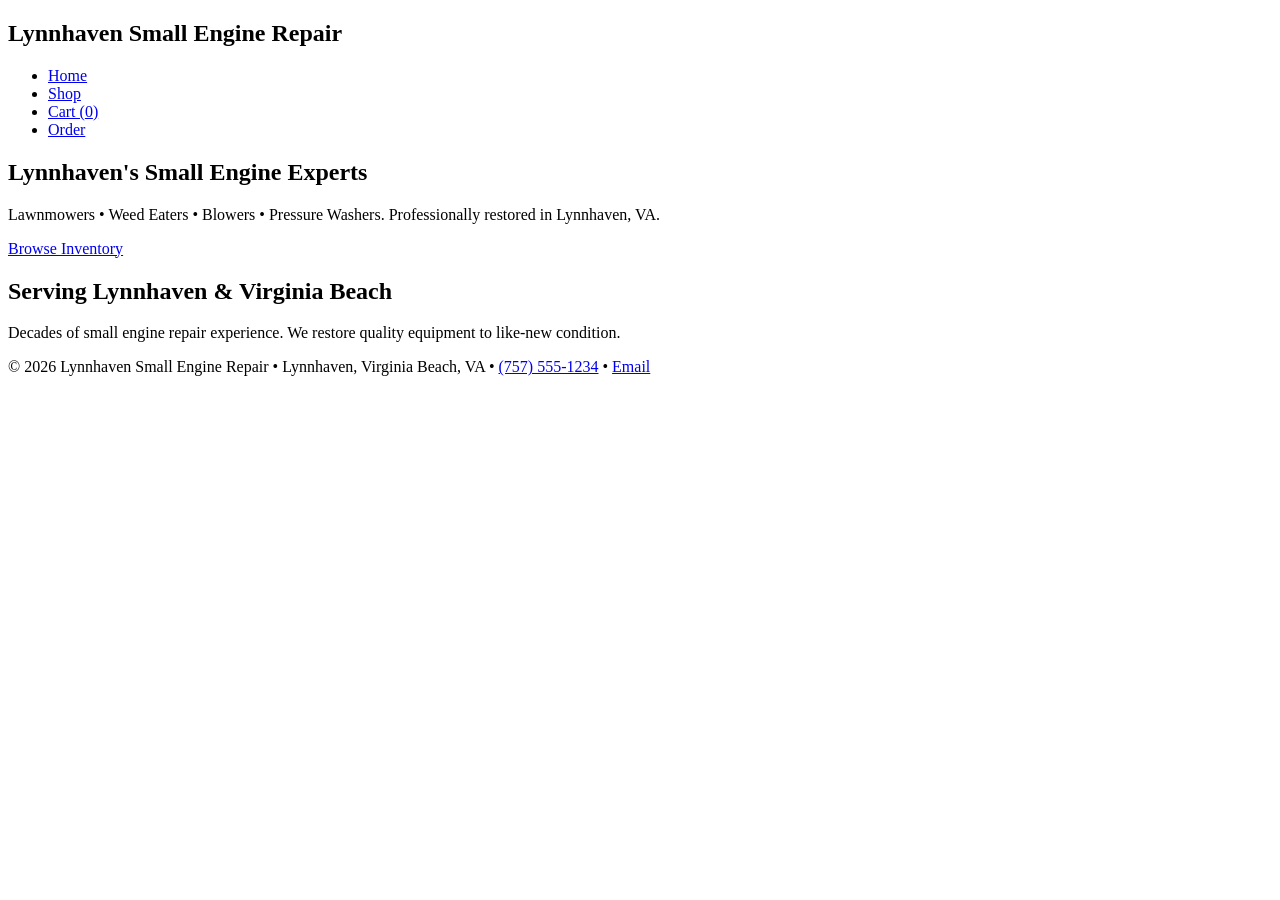
==== index.html @ 20edaae5 "Add initial HTML structure for the website" ====
<!DOCTYPE html>
<html lang="en">
<head>
    <meta charset="UTF-8">
    <meta name="viewport" content="width=device-width, initial-scale=1.0">
    <title>Lynnhaven Small Engine Repair - Lynnhaven, VA</title>
    <meta name="description" content="Expert small engine repair & restoration in Lynnhaven, Virginia. Lawnmowers, weed eaters, blowers for sale. Local pickup available.">
    <meta name="keywords" content="small engine repair Lynnhaven VA, lawnmower repair Virginia Beach, refurbished lawnmowers">
    <link rel="stylesheet" href="style.css">
</head>
<body>
    <header>
        <nav aria-label="Main navigation">
            <h1>Lynnhaven Small Engine Repair</h1>
            <ul role="list">
                <li><a href="index.html">Home</a></li>
                <li><a href="shop.html">Shop</a></li>
                <li><a href="cart.html">Cart (<span id="cart-count">0</span>)</a></li>
                <li><a href="order.html">Order</a></li>
            </ul>
        </nav>
    </header>
    
    <main>
        <section aria-labelledby="hero-heading">
            <h2 id="hero-heading">Lynnhaven's Small Engine Experts</h2>
            <p>Lawnmowers • Weed Eaters • Blowers • Pressure Washers. Professionally restored in Lynnhaven, VA.</p>
            <a href="shop.html" class="cta-button">Browse Inventory</a>
        </section>
        
        <section aria-labelledby="about-heading">
            <h2 id="about-heading">Serving Lynnhaven & Virginia Beach</h2>
            <p>Decades of small engine repair experience. We restore quality equipment to like-new condition.</p>
        </section>
    </main>
    
    <footer>
        <p>&copy; 2026 Lynnhaven Small Engine Repair • Lynnhaven, Virginia Beach, VA • <a href="tel:+17575551234">(757) 555-1234</a> • <a href="mailto:lynnhavenrepair@gmail.com">Email</a></p>
    </footer>
    
    <script src="script.js"></script>
</body>
</html>
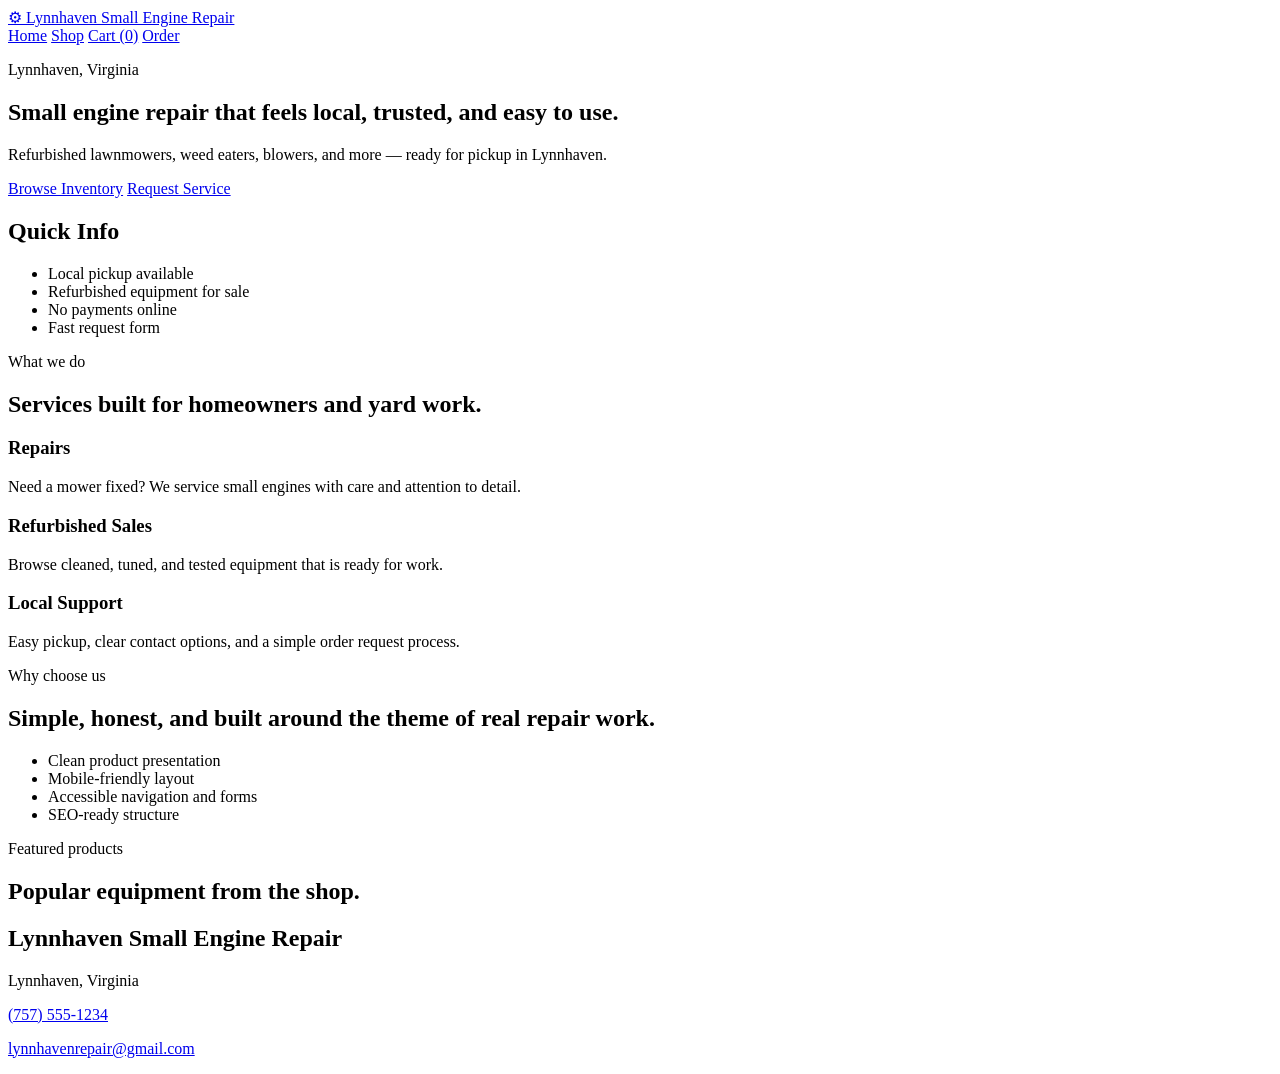
==== commit 5494d28b: "Revise index.html for improved SEO and layout Updated meta tags and content for better SEO and user " ====
--- a/index.html
+++ b/index.html
@@ -1,43 +1,120 @@
 <!DOCTYPE html>
 <html lang="en">
 <head>
-    <meta charset="UTF-8">
-    <meta name="viewport" content="width=device-width, initial-scale=1.0">
-    <title>Lynnhaven Small Engine Repair - Lynnhaven, VA</title>
-    <meta name="description" content="Expert small engine repair & restoration in Lynnhaven, Virginia. Lawnmowers, weed eaters, blowers for sale. Local pickup available.">
-    <meta name="keywords" content="small engine repair Lynnhaven VA, lawnmower repair Virginia Beach, refurbished lawnmowers">
-    <link rel="stylesheet" href="style.css">
+  <meta charset="UTF-8">
+  <meta name="viewport" content="width=device-width, initial-scale=1.0">
+  <title>Lynnhaven Small Engine Repair | Small Engine Service in Lynnhaven, VA</title>
+  <meta name="description" content="Lynnhaven Small Engine Repair offers refurbished lawnmowers and small engine service in Lynnhaven, Virginia. Browse inventory, request repairs, and contact us today.">
+  <meta name="keywords" content="Lynnhaven small engine repair, lawnmower repair Lynnhaven VA, refurbished lawnmowers, small engine service">
+  <link rel="icon" type="image/png" href="images/favicon.png">
+  <link rel="stylesheet" href="style.css">
 </head>
 <body>
-    <header>
-        <nav aria-label="Main navigation">
-            <h1>Lynnhaven Small Engine Repair</h1>
-            <ul role="list">
-                <li><a href="index.html">Home</a></li>
-                <li><a href="shop.html">Shop</a></li>
-                <li><a href="cart.html">Cart (<span id="cart-count">0</span>)</a></li>
-                <li><a href="order.html">Order</a></li>
-            </ul>
-        </nav>
-    </header>
-    
-    <main>
-        <section aria-labelledby="hero-heading">
-            <h2 id="hero-heading">Lynnhaven's Small Engine Experts</h2>
-            <p>Lawnmowers • Weed Eaters • Blowers • Pressure Washers. Professionally restored in Lynnhaven, VA.</p>
-            <a href="shop.html" class="cta-button">Browse Inventory</a>
-        </section>
-        
-        <section aria-labelledby="about-heading">
-            <h2 id="about-heading">Serving Lynnhaven & Virginia Beach</h2>
-            <p>Decades of small engine repair experience. We restore quality equipment to like-new condition.</p>
-        </section>
-    </main>
-    
-    <footer>
-        <p>&copy; 2026 Lynnhaven Small Engine Repair • Lynnhaven, Virginia Beach, VA • <a href="tel:+17575551234">(757) 555-1234</a> • <a href="mailto:lynnhavenrepair@gmail.com">Email</a></p>
-    </footer>
-    
-    <script src="script.js"></script>
+  <header class="site-header">
+    <div class="container nav-wrap">
+      <a class="brand" href="index.html">
+        <span class="brand-mark">⚙</span>
+        <span class="brand-text">Lynnhaven Small Engine Repair</span>
+      </a>
+      <nav aria-label="Main navigation" class="site-nav">
+        <a href="index.html" aria-current="page">Home</a>
+        <a href="shop.html">Shop</a>
+        <a href="cart.html">Cart (<span id="cart-count">0</span>)</a>
+        <a href="order.html">Order</a>
+      </nav>
+    </div>
+  </header>
+
+  <main>
+    <section class="hero">
+      <div class="container hero-grid">
+        <div class="hero-copy">
+          <p class="eyebrow">Lynnhaven, Virginia</p>
+          <h1>Small engine repair that feels local, trusted, and easy to use.</h1>
+          <p class="hero-text">
+            Refurbished lawnmowers, weed eaters, blowers, and more — ready for pickup in Lynnhaven.
+          </p>
+          <div class="hero-actions">
+            <a class="btn btn-primary" href="shop.html">Browse Inventory</a>
+            <a class="btn btn-secondary" href="order.html">Request Service</a>
+          </div>
+        </div>
+
+        <div class="hero-card">
+          <h2>Quick Info</h2>
+          <ul>
+            <li>Local pickup available</li>
+            <li>Refurbished equipment for sale</li>
+            <li>No payments online</li>
+            <li>Fast request form</li>
+          </ul>
+        </div>
+      </div>
+    </section>
+
+    <section class="section">
+      <div class="container">
+        <div class="section-heading">
+          <p class="eyebrow">What we do</p>
+          <h2>Services built for homeowners and yard work.</h2>
+        </div>
+
+        <div class="cards">
+          <article class="card">
+            <h3>Repairs</h3>
+            <p>Need a mower fixed? We service small engines with care and attention to detail.</p>
+          </article>
+          <article class="card">
+            <h3>Refurbished Sales</h3>
+            <p>Browse cleaned, tuned, and tested equipment that is ready for work.</p>
+          </article>
+          <article class="card">
+            <h3>Local Support</h3>
+            <p>Easy pickup, clear contact options, and a simple order request process.</p>
+          </article>
+        </div>
+      </div>
+    </section>
+
+    <section class="section alt">
+      <div class="container split">
+        <div>
+          <p class="eyebrow">Why choose us</p>
+          <h2>Simple, honest, and built around the theme of real repair work.</h2>
+        </div>
+        <ul class="checklist">
+          <li>Clean product presentation</li>
+          <li>Mobile-friendly layout</li>
+          <li>Accessible navigation and forms</li>
+          <li>SEO-ready structure</li>
+        </ul>
+      </div>
+    </section>
+
+    <section class="section">
+      <div class="container">
+        <div class="section-heading">
+          <p class="eyebrow">Featured products</p>
+          <h2>Popular equipment from the shop.</h2>
+        </div>
+        <div id="featured-products" class="cards"></div>
+      </div>
+    </section>
+  </main>
+
+  <footer class="site-footer">
+    <div class="container footer-grid">
+      <div>
+        <h2>Lynnhaven Small Engine Repair</h2>
+        <p>Lynnhaven, Virginia</p>
+      </div>
+      <div>
+        <p><a href="tel:+17575551234">(757) 555-1234</a></p>
+        <p><a href="mailto:lynnhavenrepair@gmail.com">lynnhavenrepair@gmail.com</a></p>
+      </div>
+    </div>
+  </footer>
+
+  <script src="script.js"></script>
 </body>
 </html>
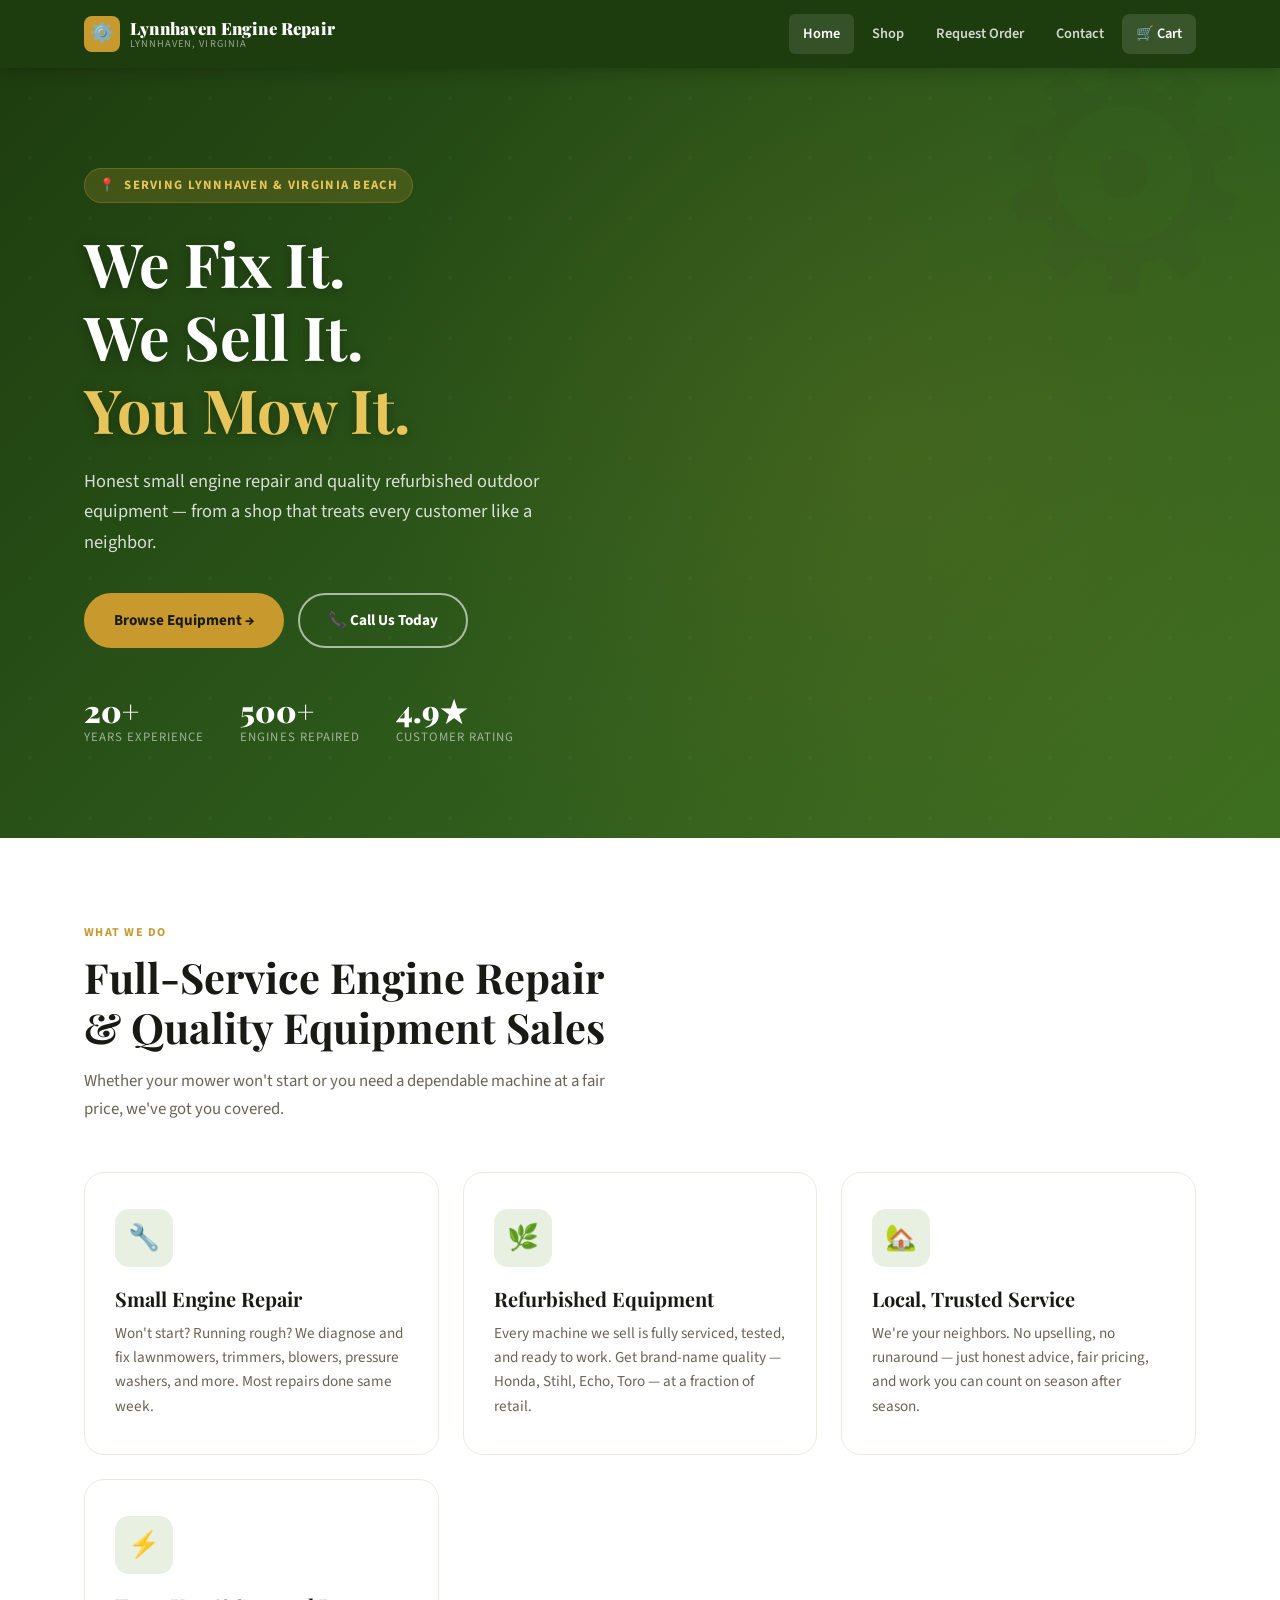
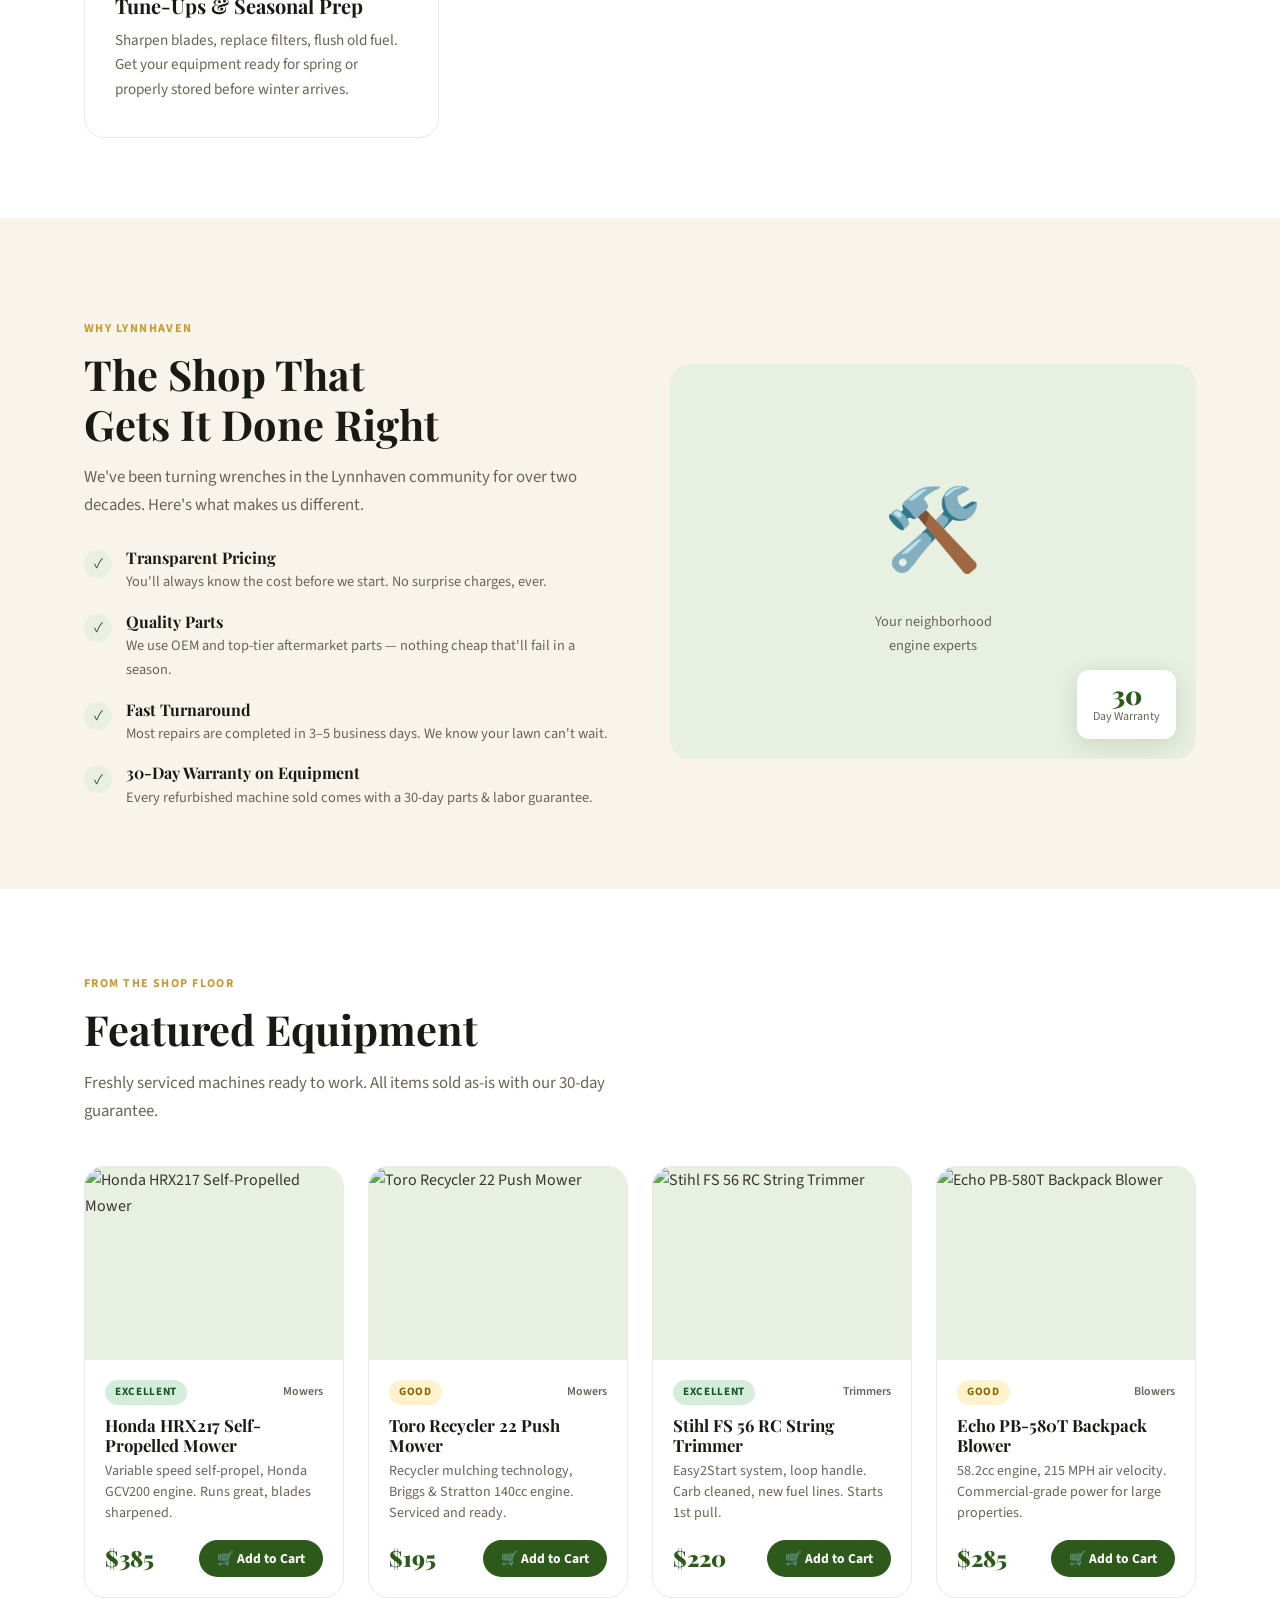
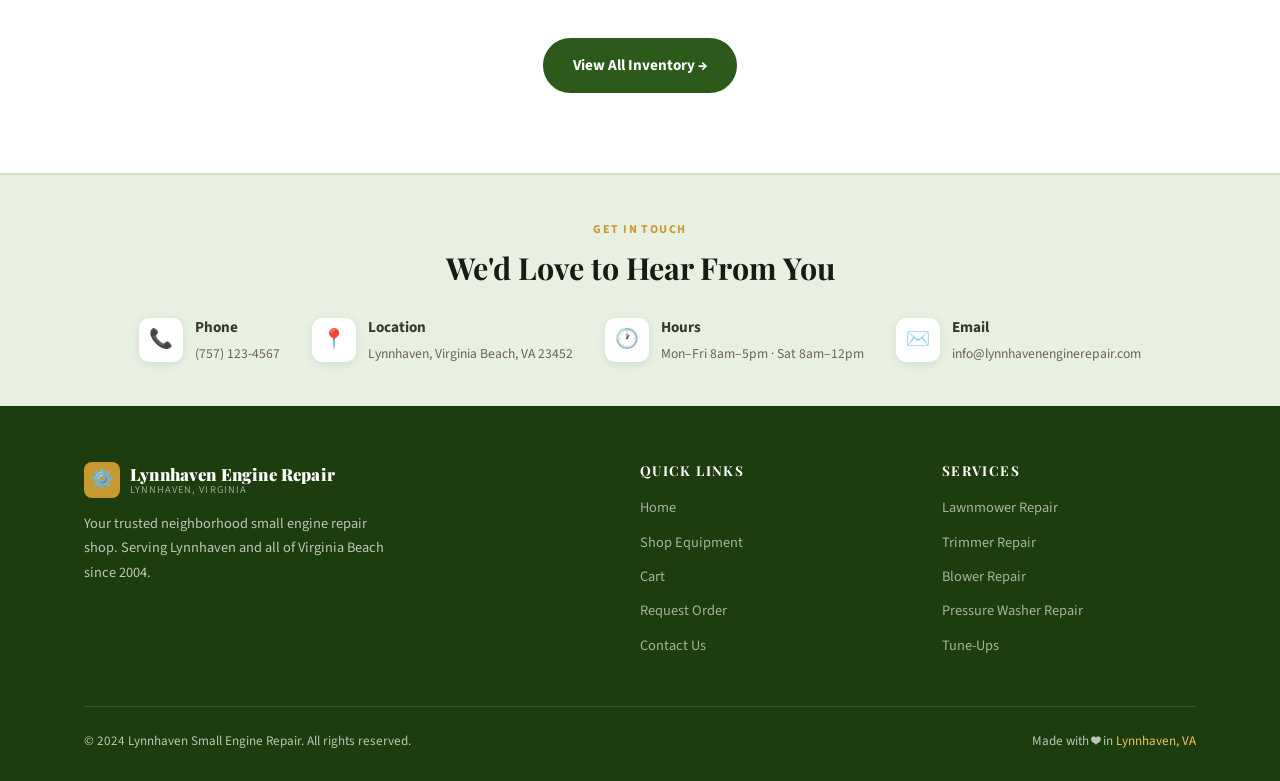
==== commit ac4d9f26: "Add files via upload" ====
--- a/index.html
+++ b/index.html
@@ -3,118 +3,269 @@
 <head>
   <meta charset="UTF-8">
   <meta name="viewport" content="width=device-width, initial-scale=1.0">
-  <title>Lynnhaven Small Engine Repair | Small Engine Service in Lynnhaven, VA</title>
-  <meta name="description" content="Lynnhaven Small Engine Repair offers refurbished lawnmowers and small engine service in Lynnhaven, Virginia. Browse inventory, request repairs, and contact us today.">
-  <meta name="keywords" content="Lynnhaven small engine repair, lawnmower repair Lynnhaven VA, refurbished lawnmowers, small engine service">
+  <title>Lynnhaven Small Engine Repair | Virginia Beach, VA</title>
+  <meta name="description" content="Lynnhaven Small Engine Repair — trusted local repair shop in Lynnhaven, Virginia. We fix lawnmowers, trimmers, blowers, and sell quality refurbished outdoor power equipment.">
+  <meta name="keywords" content="small engine repair Lynnhaven, lawnmower repair Virginia Beach, used lawnmowers for sale, outdoor power equipment repair VA">
   <link rel="icon" type="image/png" href="images/favicon.png">
   <link rel="stylesheet" href="style.css">
+  <link rel="canonical" href="https://lynnhavenenginerepair.com/">
 </head>
 <body>
-  <header class="site-header">
-    <div class="container nav-wrap">
-      <a class="brand" href="index.html">
-        <span class="brand-mark">⚙</span>
-        <span class="brand-text">Lynnhaven Small Engine Repair</span>
+
+<!-- ── Header ── -->
+<header class="site-header">
+  <div class="container">
+    <div class="header-inner">
+      <a href="index.html" class="brand" aria-label="Lynnhaven Small Engine Repair Home">
+        <div class="brand-icon" aria-hidden="true">⚙️</div>
+        <div class="brand-text">
+          <span class="brand-name">Lynnhaven Engine Repair</span>
+          <span class="brand-sub">Lynnhaven, Virginia</span>
+        </div>
       </a>
-      <nav aria-label="Main navigation" class="site-nav">
-        <a href="index.html" aria-current="page">Home</a>
+
+      <nav class="main-nav" aria-label="Main navigation">
+        <a href="index.html">Home</a>
         <a href="shop.html">Shop</a>
-        <a href="cart.html">Cart (<span id="cart-count">0</span>)</a>
-        <a href="order.html">Order</a>
+        <a href="order.html">Request Order</a>
+        <a href="#contact">Contact</a>
+        <a href="cart.html" class="cart-link" aria-label="View cart">
+          🛒 Cart
+          <span class="cart-count" id="cart-count" aria-live="polite"></span>
+        </a>
       </nav>
-    </div>
-  </header>
-
-  <main>
-    <section class="hero">
-      <div class="container hero-grid">
-        <div class="hero-copy">
-          <p class="eyebrow">Lynnhaven, Virginia</p>
-          <h1>Small engine repair that feels local, trusted, and easy to use.</h1>
-          <p class="hero-text">
-            Refurbished lawnmowers, weed eaters, blowers, and more — ready for pickup in Lynnhaven.
-          </p>
-          <div class="hero-actions">
-            <a class="btn btn-primary" href="shop.html">Browse Inventory</a>
-            <a class="btn btn-secondary" href="order.html">Request Service</a>
+
+      <button class="hamburger" aria-label="Toggle menu" aria-expanded="false">
+        <span></span><span></span><span></span>
+      </button>
+    </div>
+  </div>
+</header>
+
+<!-- ── Hero ── -->
+<section class="hero" aria-label="Welcome">
+  <div class="hero-gear" aria-hidden="true">⚙</div>
+  <div class="container">
+    <div class="hero-content">
+      <div class="hero-eyebrow">
+        <span>📍</span> Serving Lynnhaven & Virginia Beach
+      </div>
+      <h1>We Fix It.<br>We Sell It.<br><em>You Mow It.</em></h1>
+      <p class="hero-lead">
+        Honest small engine repair and quality refurbished outdoor equipment —
+        from a shop that treats every customer like a neighbor.
+      </p>
+      <div class="hero-ctas">
+        <a href="shop.html" class="btn btn-gold">Browse Equipment →</a>
+        <a href="#contact" class="btn btn-outline">📞 Call Us Today</a>
+      </div>
+      <div class="hero-stats">
+        <div class="stat">
+          <span class="stat-num">20+</span>
+          <span class="stat-label">Years Experience</span>
+        </div>
+        <div class="stat">
+          <span class="stat-num">500+</span>
+          <span class="stat-label">Engines Repaired</span>
+        </div>
+        <div class="stat">
+          <span class="stat-num">4.9★</span>
+          <span class="stat-label">Customer Rating</span>
+        </div>
+      </div>
+    </div>
+  </div>
+</section>
+
+<!-- ── Services ── -->
+<section class="section section-alt" aria-labelledby="services-heading">
+  <div class="container">
+    <span class="section-label">What We Do</span>
+    <h2 class="section-title" id="services-heading">Full-Service Engine Repair<br>& Quality Equipment Sales</h2>
+    <p class="section-sub">Whether your mower won't start or you need a dependable machine at a fair price, we've got you covered.</p>
+
+    <div class="services-grid">
+      <div class="service-card">
+        <div class="service-icon" aria-hidden="true">🔧</div>
+        <h3>Small Engine Repair</h3>
+        <p>Won't start? Running rough? We diagnose and fix lawnmowers, trimmers, blowers, pressure washers, and more. Most repairs done same week.</p>
+      </div>
+      <div class="service-card">
+        <div class="service-icon" aria-hidden="true">🌿</div>
+        <h3>Refurbished Equipment</h3>
+        <p>Every machine we sell is fully serviced, tested, and ready to work. Get brand-name quality — Honda, Stihl, Echo, Toro — at a fraction of retail.</p>
+      </div>
+      <div class="service-card">
+        <div class="service-icon" aria-hidden="true">🏡</div>
+        <h3>Local, Trusted Service</h3>
+        <p>We're your neighbors. No upselling, no runaround — just honest advice, fair pricing, and work you can count on season after season.</p>
+      </div>
+      <div class="service-card">
+        <div class="service-icon" aria-hidden="true">⚡</div>
+        <h3>Tune-Ups & Seasonal Prep</h3>
+        <p>Sharpen blades, replace filters, flush old fuel. Get your equipment ready for spring or properly stored before winter arrives.</p>
+      </div>
+    </div>
+  </div>
+</section>
+
+<!-- ── Why Choose Us ── -->
+<section class="section" aria-labelledby="why-heading">
+  <div class="container">
+    <div class="why-grid">
+      <div class="why-text">
+        <span class="section-label">Why Lynnhaven</span>
+        <h2 class="section-title" id="why-heading">The Shop That<br>Gets It Done Right</h2>
+        <p class="section-sub">We've been turning wrenches in the Lynnhaven community for over two decades. Here's what makes us different.</p>
+
+        <ul class="why-list" role="list">
+          <li class="why-item">
+            <div class="why-check" aria-hidden="true">✓</div>
+            <div>
+              <h4>Transparent Pricing</h4>
+              <p>You'll always know the cost before we start. No surprise charges, ever.</p>
+            </div>
+          </li>
+          <li class="why-item">
+            <div class="why-check" aria-hidden="true">✓</div>
+            <div>
+              <h4>Quality Parts</h4>
+              <p>We use OEM and top-tier aftermarket parts — nothing cheap that'll fail in a season.</p>
+            </div>
+          </li>
+          <li class="why-item">
+            <div class="why-check" aria-hidden="true">✓</div>
+            <div>
+              <h4>Fast Turnaround</h4>
+              <p>Most repairs are completed in 3–5 business days. We know your lawn can't wait.</p>
+            </div>
+          </li>
+          <li class="why-item">
+            <div class="why-check" aria-hidden="true">✓</div>
+            <div>
+              <h4>30-Day Warranty on Equipment</h4>
+              <p>Every refurbished machine sold comes with a 30-day parts &amp; labor guarantee.</p>
+            </div>
+          </li>
+        </ul>
+      </div>
+
+      <div class="why-image-block" role="img" aria-label="Workshop photo placeholder">
+        <div class="why-image-placeholder">
+          <span class="big-icon" aria-hidden="true">🛠️</span>
+          <p>Your neighborhood<br>engine experts</p>
+        </div>
+        <div class="badge-float">
+          <div class="num">30</div>
+          <div class="label">Day Warranty</div>
+        </div>
+      </div>
+    </div>
+  </div>
+</section>
+
+<!-- ── Featured Products ── -->
+<section class="section section-alt" aria-labelledby="featured-heading">
+  <div class="container">
+    <span class="section-label">From the Shop Floor</span>
+    <h2 class="section-title" id="featured-heading">Featured Equipment</h2>
+    <p class="section-sub">Freshly serviced machines ready to work. All items sold as-is with our 30-day guarantee.</p>
+
+    <div class="products-grid" id="featured-products" aria-live="polite">
+      <p>Loading products…</p>
+    </div>
+
+    <div class="section-cta">
+      <a href="shop.html" class="btn btn-primary">View All Inventory →</a>
+    </div>
+  </div>
+</section>
+
+<!-- ── Contact ── -->
+<section class="contact-strip" id="contact" aria-labelledby="contact-heading">
+  <div class="container">
+    <div style="text-align:center;margin-bottom:28px">
+      <span class="section-label">Get In Touch</span>
+      <h2 class="section-title" id="contact-heading" style="font-size:1.9rem">We'd Love to Hear From You</h2>
+    </div>
+    <div class="contact-items">
+      <div class="contact-item">
+        <div class="icon" aria-hidden="true">📞</div>
+        <div>
+          <strong>Phone</strong>
+          <span><a href="tel:+17571234567">(757) 123-4567</a></span>
+        </div>
+      </div>
+      <div class="contact-item">
+        <div class="icon" aria-hidden="true">📍</div>
+        <div>
+          <strong>Location</strong>
+          <span>Lynnhaven, Virginia Beach, VA 23452</span>
+        </div>
+      </div>
+      <div class="contact-item">
+        <div class="icon" aria-hidden="true">🕐</div>
+        <div>
+          <strong>Hours</strong>
+          <span>Mon–Fri 8am–5pm · Sat 8am–12pm</span>
+        </div>
+      </div>
+      <div class="contact-item">
+        <div class="icon" aria-hidden="true">✉️</div>
+        <div>
+          <strong>Email</strong>
+          <span><a href="mailto:info@lynnhavenenginerepair.com">info@lynnhavenenginerepair.com</a></span>
+        </div>
+      </div>
+    </div>
+  </div>
+</section>
+
+<!-- ── Footer ── -->
+<footer class="site-footer" aria-label="Site footer">
+  <div class="container">
+    <div class="footer-grid">
+      <div class="footer-brand">
+        <div class="brand" style="margin-bottom:14px">
+          <div class="brand-icon" aria-hidden="true">⚙️</div>
+          <div class="brand-text">
+            <span class="brand-name">Lynnhaven Engine Repair</span>
+            <span class="brand-sub">Lynnhaven, Virginia</span>
           </div>
         </div>
-
-        <div class="hero-card">
-          <h2>Quick Info</h2>
-          <ul>
-            <li>Local pickup available</li>
-            <li>Refurbished equipment for sale</li>
-            <li>No payments online</li>
-            <li>Fast request form</li>
-          </ul>
-        </div>
-      </div>
-    </section>
-
-    <section class="section">
-      <div class="container">
-        <div class="section-heading">
-          <p class="eyebrow">What we do</p>
-          <h2>Services built for homeowners and yard work.</h2>
-        </div>
-
-        <div class="cards">
-          <article class="card">
-            <h3>Repairs</h3>
-            <p>Need a mower fixed? We service small engines with care and attention to detail.</p>
-          </article>
-          <article class="card">
-            <h3>Refurbished Sales</h3>
-            <p>Browse cleaned, tuned, and tested equipment that is ready for work.</p>
-          </article>
-          <article class="card">
-            <h3>Local Support</h3>
-            <p>Easy pickup, clear contact options, and a simple order request process.</p>
-          </article>
-        </div>
-      </div>
-    </section>
-
-    <section class="section alt">
-      <div class="container split">
-        <div>
-          <p class="eyebrow">Why choose us</p>
-          <h2>Simple, honest, and built around the theme of real repair work.</h2>
-        </div>
-        <ul class="checklist">
-          <li>Clean product presentation</li>
-          <li>Mobile-friendly layout</li>
-          <li>Accessible navigation and forms</li>
-          <li>SEO-ready structure</li>
+        <p>Your trusted neighborhood small engine repair shop. Serving Lynnhaven and all of Virginia Beach since 2004.</p>
+      </div>
+
+      <div class="footer-col">
+        <h4>Quick Links</h4>
+        <ul>
+          <li><a href="index.html">Home</a></li>
+          <li><a href="shop.html">Shop Equipment</a></li>
+          <li><a href="cart.html">Cart</a></li>
+          <li><a href="order.html">Request Order</a></li>
+          <li><a href="#contact">Contact Us</a></li>
         </ul>
       </div>
-    </section>
-
-    <section class="section">
-      <div class="container">
-        <div class="section-heading">
-          <p class="eyebrow">Featured products</p>
-          <h2>Popular equipment from the shop.</h2>
-        </div>
-        <div id="featured-products" class="cards"></div>
-      </div>
-    </section>
-  </main>
-
-  <footer class="site-footer">
-    <div class="container footer-grid">
-      <div>
-        <h2>Lynnhaven Small Engine Repair</h2>
-        <p>Lynnhaven, Virginia</p>
-      </div>
-      <div>
-        <p><a href="tel:+17575551234">(757) 555-1234</a></p>
-        <p><a href="mailto:lynnhavenrepair@gmail.com">lynnhavenrepair@gmail.com</a></p>
-      </div>
-    </div>
-  </footer>
-
-  <script src="script.js"></script>
+
+      <div class="footer-col">
+        <h4>Services</h4>
+        <ul>
+          <li><a href="#">Lawnmower Repair</a></li>
+          <li><a href="#">Trimmer Repair</a></li>
+          <li><a href="#">Blower Repair</a></li>
+          <li><a href="#">Pressure Washer Repair</a></li>
+          <li><a href="#">Tune-Ups</a></li>
+        </ul>
+      </div>
+    </div>
+
+    <div class="footer-bottom">
+      <p>© 2024 Lynnhaven Small Engine Repair. All rights reserved.</p>
+      <p>Made with ❤️ in <a href="#contact">Lynnhaven, VA</a></p>
+    </div>
+  </div>
+</footer>
+
+<script src="script.js"></script>
 </body>
 </html>
--- a/style.css
+++ b/style.css
@@ -0,0 +1,975 @@
+/* ============================================================
+   LYNNHAVEN SMALL ENGINE REPAIR — Stylesheet
+   Theme: Rugged workshop meets clean local storefront
+   Fonts: Playfair Display (headings) + Source Sans 3 (body)
+   ============================================================ */
+
+@import url('https://fonts.googleapis.com/css2?family=Playfair+Display:wght@700;900&family=Source+Sans+3:wght@300;400;600;700&display=swap');
+
+/* ── CSS Variables ── */
+:root {
+  --green-dark:   #1e3d0f;
+  --green-mid:    #2d5a1b;
+  --green-light:  #4a8a2a;
+  --green-pale:   #e8f0e1;
+  --gold:         #c89a2e;
+  --gold-light:   #e8c55a;
+  --cream:        #f8f4ec;
+  --warm-gray:    #6b6456;
+  --gray-light:   #ede9e0;
+  --white:        #ffffff;
+  --text-dark:    #1a1a14;
+  --text-body:    #3a3630;
+  --shadow-sm:    0 2px 8px rgba(30,61,15,.10);
+  --shadow-md:    0 6px 24px rgba(30,61,15,.14);
+  --shadow-lg:    0 16px 48px rgba(30,61,15,.18);
+  --radius-sm:    6px;
+  --radius-md:    12px;
+  --radius-lg:    20px;
+  --transition:   0.22s ease;
+}
+
+/* ── Reset & Base ── */
+*, *::before, *::after { box-sizing: border-box; margin: 0; padding: 0; }
+
+html { scroll-behavior: smooth; font-size: 16px; }
+
+body {
+  font-family: 'Source Sans 3', sans-serif;
+  color: var(--text-body);
+  background: var(--cream);
+  line-height: 1.65;
+}
+
+img { max-width: 100%; display: block; }
+a { color: inherit; text-decoration: none; }
+ul { list-style: none; }
+
+h1, h2, h3, h4 {
+  font-family: 'Playfair Display', Georgia, serif;
+  color: var(--text-dark);
+  line-height: 1.2;
+}
+
+/* ── Utility ── */
+.container {
+  max-width: 1160px;
+  margin: 0 auto;
+  padding: 0 24px;
+}
+
+.section-label {
+  display: inline-block;
+  font-size: .75rem;
+  font-weight: 700;
+  letter-spacing: .12em;
+  text-transform: uppercase;
+  color: var(--gold);
+  margin-bottom: 10px;
+}
+
+.section-title {
+  font-size: clamp(1.75rem, 3.5vw, 2.6rem);
+  margin-bottom: 16px;
+}
+
+.section-sub {
+  font-size: 1.05rem;
+  color: var(--warm-gray);
+  max-width: 560px;
+}
+
+/* ── Buttons ── */
+.btn {
+  display: inline-flex;
+  align-items: center;
+  gap: 8px;
+  padding: 13px 28px;
+  font-family: 'Source Sans 3', sans-serif;
+  font-size: .95rem;
+  font-weight: 700;
+  border-radius: 50px;
+  border: 2px solid transparent;
+  cursor: pointer;
+  transition: transform var(--transition), box-shadow var(--transition), background var(--transition);
+}
+.btn:hover { transform: translateY(-2px); }
+.btn:active { transform: translateY(0); }
+
+.btn-primary {
+  background: var(--green-mid);
+  color: var(--white);
+  border-color: var(--green-mid);
+}
+.btn-primary:hover { background: var(--green-dark); border-color: var(--green-dark); box-shadow: var(--shadow-md); }
+
+.btn-gold {
+  background: var(--gold);
+  color: var(--text-dark);
+  border-color: var(--gold);
+}
+.btn-gold:hover { background: var(--gold-light); border-color: var(--gold-light); box-shadow: 0 6px 20px rgba(200,154,46,.35); }
+
+.btn-outline {
+  background: transparent;
+  color: var(--white);
+  border-color: rgba(255,255,255,.6);
+}
+.btn-outline:hover { background: rgba(255,255,255,.12); border-color: var(--white); }
+
+.btn-ghost {
+  background: transparent;
+  color: var(--green-mid);
+  border-color: var(--green-mid);
+  padding: 10px 22px;
+}
+.btn-ghost:hover { background: var(--green-pale); }
+
+.btn-sm {
+  padding: 9px 18px;
+  font-size: .88rem;
+}
+
+/* ── Header / Nav ── */
+.site-header {
+  position: sticky;
+  top: 0;
+  z-index: 100;
+  background: var(--green-dark);
+  box-shadow: 0 2px 16px rgba(0,0,0,.25);
+}
+
+.header-inner {
+  display: flex;
+  align-items: center;
+  justify-content: space-between;
+  height: 68px;
+  gap: 24px;
+}
+
+.brand {
+  display: flex;
+  align-items: center;
+  gap: 10px;
+  color: var(--white);
+}
+
+.brand-icon {
+  width: 36px;
+  height: 36px;
+  background: var(--gold);
+  border-radius: 8px;
+  display: flex;
+  align-items: center;
+  justify-content: center;
+  font-size: 1.2rem;
+  flex-shrink: 0;
+}
+
+.brand-text { display: flex; flex-direction: column; line-height: 1.1; }
+.brand-name {
+  font-family: 'Playfair Display', serif;
+  font-size: 1.05rem;
+  font-weight: 900;
+  letter-spacing: .01em;
+}
+.brand-sub {
+  font-size: .65rem;
+  letter-spacing: .1em;
+  text-transform: uppercase;
+  color: rgba(255,255,255,.55);
+}
+
+.main-nav {
+  display: flex;
+  align-items: center;
+  gap: 4px;
+}
+
+.main-nav a {
+  color: rgba(255,255,255,.8);
+  font-size: .9rem;
+  font-weight: 600;
+  padding: 8px 14px;
+  border-radius: 6px;
+  transition: color var(--transition), background var(--transition);
+}
+.main-nav a:hover, .main-nav a.active {
+  color: var(--white);
+  background: rgba(255,255,255,.1);
+}
+
+.cart-link {
+  position: relative;
+  color: var(--white) !important;
+  background: rgba(255,255,255,.12) !important;
+  border-radius: 8px !important;
+  padding: 8px 14px !important;
+}
+
+.cart-count {
+  position: absolute;
+  top: 2px; right: 2px;
+  background: var(--gold);
+  color: var(--text-dark);
+  font-size: .65rem;
+  font-weight: 900;
+  border-radius: 50%;
+  width: 18px; height: 18px;
+  display: flex;
+  align-items: center;
+  justify-content: center;
+  display: none;
+}
+.cart-count.visible { display: flex; }
+
+.hamburger {
+  display: none;
+  flex-direction: column;
+  gap: 5px;
+  background: none;
+  border: none;
+  cursor: pointer;
+  padding: 6px;
+}
+.hamburger span {
+  display: block;
+  width: 24px; height: 2px;
+  background: var(--white);
+  border-radius: 2px;
+  transition: transform var(--transition), opacity var(--transition);
+}
+
+/* ── Hero ── */
+.hero {
+  background: linear-gradient(135deg, var(--green-dark) 0%, var(--green-mid) 55%, #3d6e20 100%);
+  position: relative;
+  overflow: hidden;
+  padding: 100px 0 90px;
+}
+
+.hero::before {
+  content: '';
+  position: absolute;
+  inset: 0;
+  background-image:
+    radial-gradient(circle at 70% 50%, rgba(200,154,46,.12) 0%, transparent 55%),
+    url("data:image/svg+xml,%3Csvg width='60' height='60' viewBox='0 0 60 60' xmlns='http://www.w3.org/2000/svg'%3E%3Cg fill='none' fill-rule='evenodd'%3E%3Cg fill='%23ffffff' fill-opacity='0.03'%3E%3Ccircle cx='30' cy='30' r='2'/%3E%3C/g%3E%3C/g%3E%3C/svg%3E");
+  pointer-events: none;
+}
+
+.hero-gear {
+  position: absolute;
+  right: -40px; top: -40px;
+  width: 340px; height: 340px;
+  opacity: .06;
+  font-size: 320px;
+  line-height: 1;
+  user-select: none;
+  pointer-events: none;
+}
+
+.hero-content {
+  position: relative;
+  max-width: 640px;
+}
+
+.hero-eyebrow {
+  display: inline-flex;
+  align-items: center;
+  gap: 8px;
+  background: rgba(200,154,46,.2);
+  color: var(--gold-light);
+  font-size: .8rem;
+  font-weight: 700;
+  letter-spacing: .1em;
+  text-transform: uppercase;
+  padding: 6px 14px;
+  border-radius: 50px;
+  margin-bottom: 24px;
+  border: 1px solid rgba(200,154,46,.3);
+}
+
+.hero h1 {
+  font-size: clamp(2.4rem, 5vw, 3.8rem);
+  color: var(--white);
+  margin-bottom: 20px;
+  text-shadow: 0 2px 12px rgba(0,0,0,.3);
+}
+
+.hero h1 em {
+  font-style: normal;
+  color: var(--gold-light);
+}
+
+.hero-lead {
+  font-size: 1.15rem;
+  color: rgba(255,255,255,.82);
+  margin-bottom: 36px;
+  max-width: 520px;
+}
+
+.hero-ctas {
+  display: flex;
+  flex-wrap: wrap;
+  gap: 14px;
+  margin-bottom: 48px;
+}
+
+.hero-stats {
+  display: flex;
+  gap: 36px;
+  flex-wrap: wrap;
+}
+
+.stat {
+  display: flex;
+  flex-direction: column;
+}
+.stat-num {
+  font-family: 'Playfair Display', serif;
+  font-size: 1.9rem;
+  font-weight: 900;
+  color: var(--white);
+  line-height: 1;
+}
+.stat-label {
+  font-size: .8rem;
+  color: rgba(255,255,255,.55);
+  text-transform: uppercase;
+  letter-spacing: .08em;
+}
+
+/* ── Section padding ── */
+.section { padding: 80px 0; }
+.section-alt { background: var(--white); }
+.section-dark { background: var(--green-dark); }
+
+/* ── Service Cards ── */
+.services-grid {
+  display: grid;
+  grid-template-columns: repeat(auto-fit, minmax(270px, 1fr));
+  gap: 24px;
+  margin-top: 48px;
+}
+
+.service-card {
+  background: var(--white);
+  border-radius: var(--radius-lg);
+  padding: 36px 30px;
+  border: 1.5px solid var(--gray-light);
+  transition: transform var(--transition), box-shadow var(--transition), border-color var(--transition);
+  position: relative;
+  overflow: hidden;
+}
+.service-card::before {
+  content: '';
+  position: absolute;
+  top: 0; left: 0; right: 0;
+  height: 4px;
+  background: linear-gradient(90deg, var(--green-mid), var(--gold));
+  opacity: 0;
+  transition: opacity var(--transition);
+}
+.service-card:hover {
+  transform: translateY(-5px);
+  box-shadow: var(--shadow-lg);
+  border-color: var(--green-light);
+}
+.service-card:hover::before { opacity: 1; }
+
+.service-icon {
+  width: 58px; height: 58px;
+  background: var(--green-pale);
+  border-radius: 14px;
+  display: flex;
+  align-items: center;
+  justify-content: center;
+  font-size: 1.6rem;
+  margin-bottom: 20px;
+}
+
+.service-card h3 {
+  font-size: 1.25rem;
+  margin-bottom: 10px;
+}
+
+.service-card p {
+  font-size: .95rem;
+  color: var(--warm-gray);
+  line-height: 1.6;
+}
+
+/* ── Why Choose Us ── */
+.why-grid {
+  display: grid;
+  grid-template-columns: 1fr 1fr;
+  gap: 60px;
+  align-items: center;
+  margin-top: 16px;
+}
+
+.why-text .section-sub { max-width: 100%; }
+
+.why-list {
+  margin-top: 28px;
+  display: flex;
+  flex-direction: column;
+  gap: 18px;
+}
+
+.why-item {
+  display: flex;
+  gap: 14px;
+  align-items: flex-start;
+}
+
+.why-check {
+  width: 28px; height: 28px;
+  background: var(--green-pale);
+  border-radius: 50%;
+  display: flex;
+  align-items: center;
+  justify-content: center;
+  color: var(--green-mid);
+  font-size: .9rem;
+  flex-shrink: 0;
+  margin-top: 2px;
+}
+
+.why-item h4 { font-size: 1rem; margin-bottom: 3px; }
+.why-item p { font-size: .9rem; color: var(--warm-gray); }
+
+.why-image-block {
+  position: relative;
+  border-radius: var(--radius-lg);
+  overflow: hidden;
+  aspect-ratio: 4/3;
+  background: var(--green-pale);
+  display: flex;
+  align-items: center;
+  justify-content: center;
+}
+
+.why-image-placeholder {
+  text-align: center;
+  color: var(--green-mid);
+}
+.why-image-placeholder .big-icon { font-size: 5rem; display: block; margin-bottom: 12px; }
+.why-image-placeholder p { font-size: .9rem; color: var(--warm-gray); }
+
+.badge-float {
+  position: absolute;
+  bottom: 20px; right: 20px;
+  background: var(--white);
+  border-radius: var(--radius-md);
+  padding: 12px 16px;
+  box-shadow: var(--shadow-md);
+  text-align: center;
+}
+.badge-float .num {
+  font-family: 'Playfair Display', serif;
+  font-size: 1.6rem;
+  font-weight: 900;
+  color: var(--green-mid);
+  line-height: 1;
+}
+.badge-float .label { font-size: .75rem; color: var(--warm-gray); }
+
+/* ── Product Cards ── */
+.products-grid {
+  display: grid;
+  grid-template-columns: repeat(auto-fill, minmax(260px, 1fr));
+  gap: 24px;
+  margin-top: 40px;
+}
+
+.product-card {
+  background: var(--white);
+  border-radius: var(--radius-lg);
+  overflow: hidden;
+  border: 1.5px solid var(--gray-light);
+  transition: transform var(--transition), box-shadow var(--transition);
+  display: flex;
+  flex-direction: column;
+}
+.product-card:hover {
+  transform: translateY(-4px);
+  box-shadow: var(--shadow-lg);
+}
+
+.product-img {
+  aspect-ratio: 4/3;
+  object-fit: cover;
+  width: 100%;
+  background: var(--green-pale);
+}
+
+.product-body {
+  padding: 20px;
+  display: flex;
+  flex-direction: column;
+  flex: 1;
+}
+
+.product-meta {
+  display: flex;
+  align-items: center;
+  justify-content: space-between;
+  margin-bottom: 10px;
+}
+
+.condition-badge {
+  font-size: .7rem;
+  font-weight: 700;
+  letter-spacing: .06em;
+  text-transform: uppercase;
+  padding: 3px 10px;
+  border-radius: 50px;
+}
+.condition-badge.excellent { background: #d4edda; color: #155724; }
+.condition-badge.good      { background: #fff3cd; color: #856404; }
+.condition-badge.fair      { background: #fde2d8; color: #8a3210; }
+
+.category-tag {
+  font-size: .75rem;
+  color: var(--warm-gray);
+  font-weight: 600;
+}
+
+.product-name {
+  font-size: 1.05rem;
+  margin-bottom: 6px;
+}
+
+.product-desc {
+  font-size: .88rem;
+  color: var(--warm-gray);
+  flex: 1;
+  margin-bottom: 16px;
+  line-height: 1.5;
+}
+
+.product-footer {
+  display: flex;
+  align-items: center;
+  justify-content: space-between;
+  margin-top: auto;
+}
+
+.product-price {
+  font-family: 'Playfair Display', serif;
+  font-size: 1.4rem;
+  font-weight: 900;
+  color: var(--green-mid);
+}
+
+.add-to-cart {
+  background: var(--green-mid);
+  color: var(--white);
+  border: none;
+  border-radius: 50px;
+  padding: 9px 18px;
+  font-family: 'Source Sans 3', sans-serif;
+  font-size: .85rem;
+  font-weight: 700;
+  cursor: pointer;
+  transition: background var(--transition), transform var(--transition);
+  display: flex;
+  align-items: center;
+  gap: 6px;
+}
+.add-to-cart:hover { background: var(--green-dark); transform: translateY(-1px); }
+.add-to-cart:active { transform: translateY(0); }
+
+/* ── Shop Page ── */
+.shop-hero {
+  background: linear-gradient(135deg, var(--green-dark), #3d6e20);
+  padding: 64px 0 56px;
+  text-align: center;
+  position: relative;
+  overflow: hidden;
+}
+.shop-hero::before {
+  content: '';
+  position: absolute;
+  inset: 0;
+  background: url("data:image/svg+xml,%3Csvg width='40' height='40' viewBox='0 0 40 40' xmlns='http://www.w3.org/2000/svg'%3E%3Cg fill='%23ffffff' fill-opacity='0.03'%3E%3Crect x='0' y='0' width='2' height='2'/%3E%3C/g%3E%3C/svg%3E");
+  pointer-events: none;
+}
+.shop-hero h1 { color: var(--white); font-size: clamp(1.9rem, 4vw, 3rem); margin-bottom: 12px; }
+.shop-hero p { color: rgba(255,255,255,.75); font-size: 1.1rem; }
+
+.category-bar {
+  display: flex;
+  flex-wrap: wrap;
+  gap: 10px;
+  margin: 36px 0 8px;
+}
+
+.cat-chip {
+  background: var(--white);
+  border: 2px solid var(--gray-light);
+  color: var(--warm-gray);
+  font-family: 'Source Sans 3', sans-serif;
+  font-size: .88rem;
+  font-weight: 700;
+  padding: 8px 20px;
+  border-radius: 50px;
+  cursor: pointer;
+  transition: all var(--transition);
+}
+.cat-chip:hover { border-color: var(--green-light); color: var(--green-mid); }
+.cat-chip.active {
+  background: var(--green-mid);
+  border-color: var(--green-mid);
+  color: var(--white);
+}
+
+#products-count {
+  font-size: .9rem;
+  color: var(--warm-gray);
+  margin-bottom: 24px;
+}
+
+/* ── Cart Page ── */
+.page-hero {
+  background: var(--green-dark);
+  padding: 48px 0 40px;
+}
+.page-hero h1 { color: var(--white); font-size: clamp(1.8rem, 3vw, 2.6rem); margin-bottom: 8px; }
+.page-hero p { color: rgba(255,255,255,.7); }
+
+.cart-layout {
+  display: grid;
+  grid-template-columns: 1fr 340px;
+  gap: 32px;
+  margin-top: 40px;
+}
+
+.cart-items { display: flex; flex-direction: column; gap: 16px; }
+
+.cart-item {
+  display: flex;
+  align-items: center;
+  gap: 16px;
+  background: var(--white);
+  border: 1.5px solid var(--gray-light);
+  border-radius: var(--radius-md);
+  padding: 18px;
+  transition: box-shadow var(--transition);
+}
+.cart-item:hover { box-shadow: var(--shadow-sm); }
+
+.cart-item-img {
+  width: 80px; height: 60px;
+  object-fit: cover;
+  border-radius: 8px;
+  background: var(--green-pale);
+  flex-shrink: 0;
+}
+
+.cart-item-info { flex: 1; }
+.cart-item-name { font-size: 1rem; font-weight: 700; margin-bottom: 4px; }
+.cart-item-meta { font-size: .82rem; color: var(--warm-gray); }
+
+.cart-item-price {
+  font-family: 'Playfair Display', serif;
+  font-size: 1.25rem;
+  font-weight: 900;
+  color: var(--green-mid);
+}
+
+.remove-btn {
+  background: none;
+  border: none;
+  color: #cc3333;
+  cursor: pointer;
+  font-size: 1.1rem;
+  padding: 6px;
+  border-radius: 6px;
+  transition: background var(--transition);
+}
+.remove-btn:hover { background: #fdecea; }
+
+.cart-sidebar {
+  position: sticky;
+  top: 88px;
+  align-self: start;
+}
+
+.cart-summary {
+  background: var(--white);
+  border: 1.5px solid var(--gray-light);
+  border-radius: var(--radius-lg);
+  padding: 28px;
+}
+.cart-summary h3 { font-size: 1.2rem; margin-bottom: 20px; padding-bottom: 14px; border-bottom: 1px solid var(--gray-light); }
+
+.summary-line {
+  display: flex;
+  justify-content: space-between;
+  font-size: .95rem;
+  margin-bottom: 10px;
+  color: var(--warm-gray);
+}
+.summary-line.total {
+  font-size: 1.1rem;
+  font-weight: 700;
+  color: var(--text-dark);
+  margin-top: 14px;
+  padding-top: 14px;
+  border-top: 1px solid var(--gray-light);
+}
+
+.cart-actions { display: flex; flex-direction: column; gap: 10px; margin-top: 20px; }
+.cart-actions .btn { justify-content: center; width: 100%; }
+
+.empty-cart {
+  text-align: center;
+  padding: 80px 20px;
+  background: var(--white);
+  border-radius: var(--radius-lg);
+  border: 2px dashed var(--gray-light);
+}
+.empty-cart .empty-icon { font-size: 3.5rem; margin-bottom: 16px; }
+.empty-cart h3 { margin-bottom: 10px; }
+.empty-cart p { color: var(--warm-gray); margin-bottom: 24px; }
+
+/* ── Order Page ── */
+.order-grid {
+  display: grid;
+  grid-template-columns: 1fr 340px;
+  gap: 32px;
+  margin-top: 40px;
+  margin-bottom: 60px;
+}
+
+.order-form-wrap {
+  background: var(--white);
+  border: 1.5px solid var(--gray-light);
+  border-radius: var(--radius-lg);
+  padding: 36px;
+}
+.order-form-wrap h2 { font-size: 1.5rem; margin-bottom: 28px; }
+
+.form-group { margin-bottom: 22px; }
+
+.form-group label {
+  display: block;
+  font-size: .88rem;
+  font-weight: 700;
+  color: var(--text-dark);
+  margin-bottom: 6px;
+}
+
+.form-group input,
+.form-group textarea {
+  width: 100%;
+  padding: 12px 16px;
+  border: 1.5px solid #d4cfc4;
+  border-radius: var(--radius-sm);
+  font-family: 'Source Sans 3', sans-serif;
+  font-size: .95rem;
+  color: var(--text-body);
+  background: #fdfcfa;
+  transition: border-color var(--transition), box-shadow var(--transition);
+  outline: none;
+}
+.form-group input:focus,
+.form-group textarea:focus {
+  border-color: var(--green-light);
+  box-shadow: 0 0 0 3px rgba(74,138,42,.12);
+}
+
+.form-group textarea { resize: vertical; min-height: 110px; }
+
+.form-row { display: grid; grid-template-columns: 1fr 1fr; gap: 20px; }
+
+.order-sidebar { display: flex; flex-direction: column; gap: 24px; }
+
+.order-items-box {
+  background: var(--white);
+  border: 1.5px solid var(--gray-light);
+  border-radius: var(--radius-lg);
+  padding: 24px;
+}
+.order-items-box h3 { font-size: 1.1rem; margin-bottom: 16px; padding-bottom: 12px; border-bottom: 1px solid var(--gray-light); }
+
+.order-item {
+  display: flex;
+  justify-content: space-between;
+  font-size: .9rem;
+  padding: 8px 0;
+  border-bottom: 1px solid var(--gray-light);
+}
+.order-item:last-child { border-bottom: none; }
+.order-item-name { font-weight: 600; }
+.order-item-price { color: var(--green-mid); font-weight: 700; }
+
+.order-total-line {
+  display: flex;
+  justify-content: space-between;
+  font-weight: 700;
+  margin-top: 14px;
+  font-size: 1rem;
+}
+
+.info-box {
+  background: var(--green-pale);
+  border-radius: var(--radius-md);
+  padding: 20px;
+  border: 1px solid rgba(74,138,42,.2);
+}
+.info-box h4 { font-size: .95rem; margin-bottom: 10px; color: var(--green-dark); }
+.info-box p, .info-box li {
+  font-size: .88rem;
+  color: var(--warm-gray);
+  line-height: 1.6;
+}
+.info-box ul { padding-left: 16px; list-style: disc; }
+
+/* ── Contact strip ── */
+.contact-strip {
+  background: var(--green-pale);
+  border-top: 2px solid rgba(74,138,42,.15);
+  padding: 40px 0;
+}
+
+.contact-items {
+  display: flex;
+  gap: 32px;
+  flex-wrap: wrap;
+  justify-content: center;
+}
+
+.contact-item {
+  display: flex;
+  align-items: center;
+  gap: 12px;
+}
+.contact-item .icon {
+  width: 44px; height: 44px;
+  background: var(--white);
+  border-radius: 10px;
+  display: flex;
+  align-items: center;
+  justify-content: center;
+  font-size: 1.2rem;
+  box-shadow: var(--shadow-sm);
+}
+.contact-item strong { display: block; font-size: .95rem; }
+.contact-item span { font-size: .85rem; color: var(--warm-gray); }
+
+/* ── Footer ── */
+.site-footer {
+  background: var(--green-dark);
+  color: rgba(255,255,255,.7);
+  padding: 56px 0 28px;
+}
+
+.footer-grid {
+  display: grid;
+  grid-template-columns: 2fr 1fr 1fr;
+  gap: 48px;
+  margin-bottom: 40px;
+}
+
+.footer-brand { }
+.footer-brand .brand { margin-bottom: 16px; }
+.footer-brand p { font-size: .9rem; line-height: 1.7; max-width: 300px; }
+
+.footer-col h4 {
+  color: var(--white);
+  font-size: .85rem;
+  letter-spacing: .1em;
+  text-transform: uppercase;
+  margin-bottom: 16px;
+}
+.footer-col li { margin-bottom: 8px; }
+.footer-col a { font-size: .9rem; color: rgba(255,255,255,.6); transition: color var(--transition); }
+.footer-col a:hover { color: var(--gold-light); }
+
+.footer-bottom {
+  border-top: 1px solid rgba(255,255,255,.12);
+  padding-top: 24px;
+  display: flex;
+  justify-content: space-between;
+  align-items: center;
+  font-size: .82rem;
+  flex-wrap: wrap;
+  gap: 10px;
+}
+.footer-bottom a { color: var(--gold-light); }
+
+/* ── Toast ── */
+.toast {
+  position: fixed;
+  bottom: 24px; right: 24px;
+  background: var(--green-dark);
+  color: var(--white);
+  padding: 14px 22px;
+  border-radius: var(--radius-md);
+  box-shadow: var(--shadow-lg);
+  font-size: .95rem;
+  font-weight: 600;
+  display: flex;
+  align-items: center;
+  gap: 10px;
+  z-index: 9999;
+  transform: translateY(80px);
+  opacity: 0;
+  transition: transform .3s ease, opacity .3s ease;
+  pointer-events: none;
+}
+.toast.show { transform: translateY(0); opacity: 1; }
+
+/* ── Success state ── */
+.success-box {
+  text-align: center;
+  padding: 64px 24px;
+}
+.success-icon { font-size: 3.5rem; margin-bottom: 20px; }
+.success-box h2 { margin-bottom: 12px; }
+.success-box p { color: var(--warm-gray); max-width: 440px; margin: 0 auto 24px; }
+
+/* ── Featured section CTA ── */
+.section-cta {
+  text-align: center;
+  margin-top: 40px;
+}
+
+/* ── Responsive ── */
+@media (max-width: 900px) {
+  .why-grid { grid-template-columns: 1fr; gap: 36px; }
+  .why-image-block { aspect-ratio: 16/9; }
+  .footer-grid { grid-template-columns: 1fr 1fr; }
+  .footer-brand { grid-column: 1 / -1; }
+  .cart-layout { grid-template-columns: 1fr; }
+  .cart-sidebar { position: static; }
+  .order-grid { grid-template-columns: 1fr; }
+}
+
+@media (max-width: 640px) {
+  .main-nav { display: none; }
+  .main-nav.open {
+    display: flex;
+    flex-direction: column;
+    position: absolute;
+    top: 68px; left: 0; right: 0;
+    background: var(--green-dark);
+    padding: 16px;
+    border-top: 1px solid rgba(255,255,255,.1);
+    z-index: 99;
+  }
+  .main-nav.open a { padding: 12px 16px; border-radius: 8px; }
+  .hamburger { display: flex; }
+  .hero { padding: 64px 0 60px; }
+  .hero-stats { gap: 24px; }
+  .footer-grid { grid-template-columns: 1fr; gap: 32px; }
+  .footer-bottom { justify-content: center; text-align: center; }
+  .form-row { grid-template-columns: 1fr; }
+  .services-grid { grid-template-columns: 1fr; }
+  .section { padding: 56px 0; }
+  .contact-items { flex-direction: column; gap: 16px; }
+}
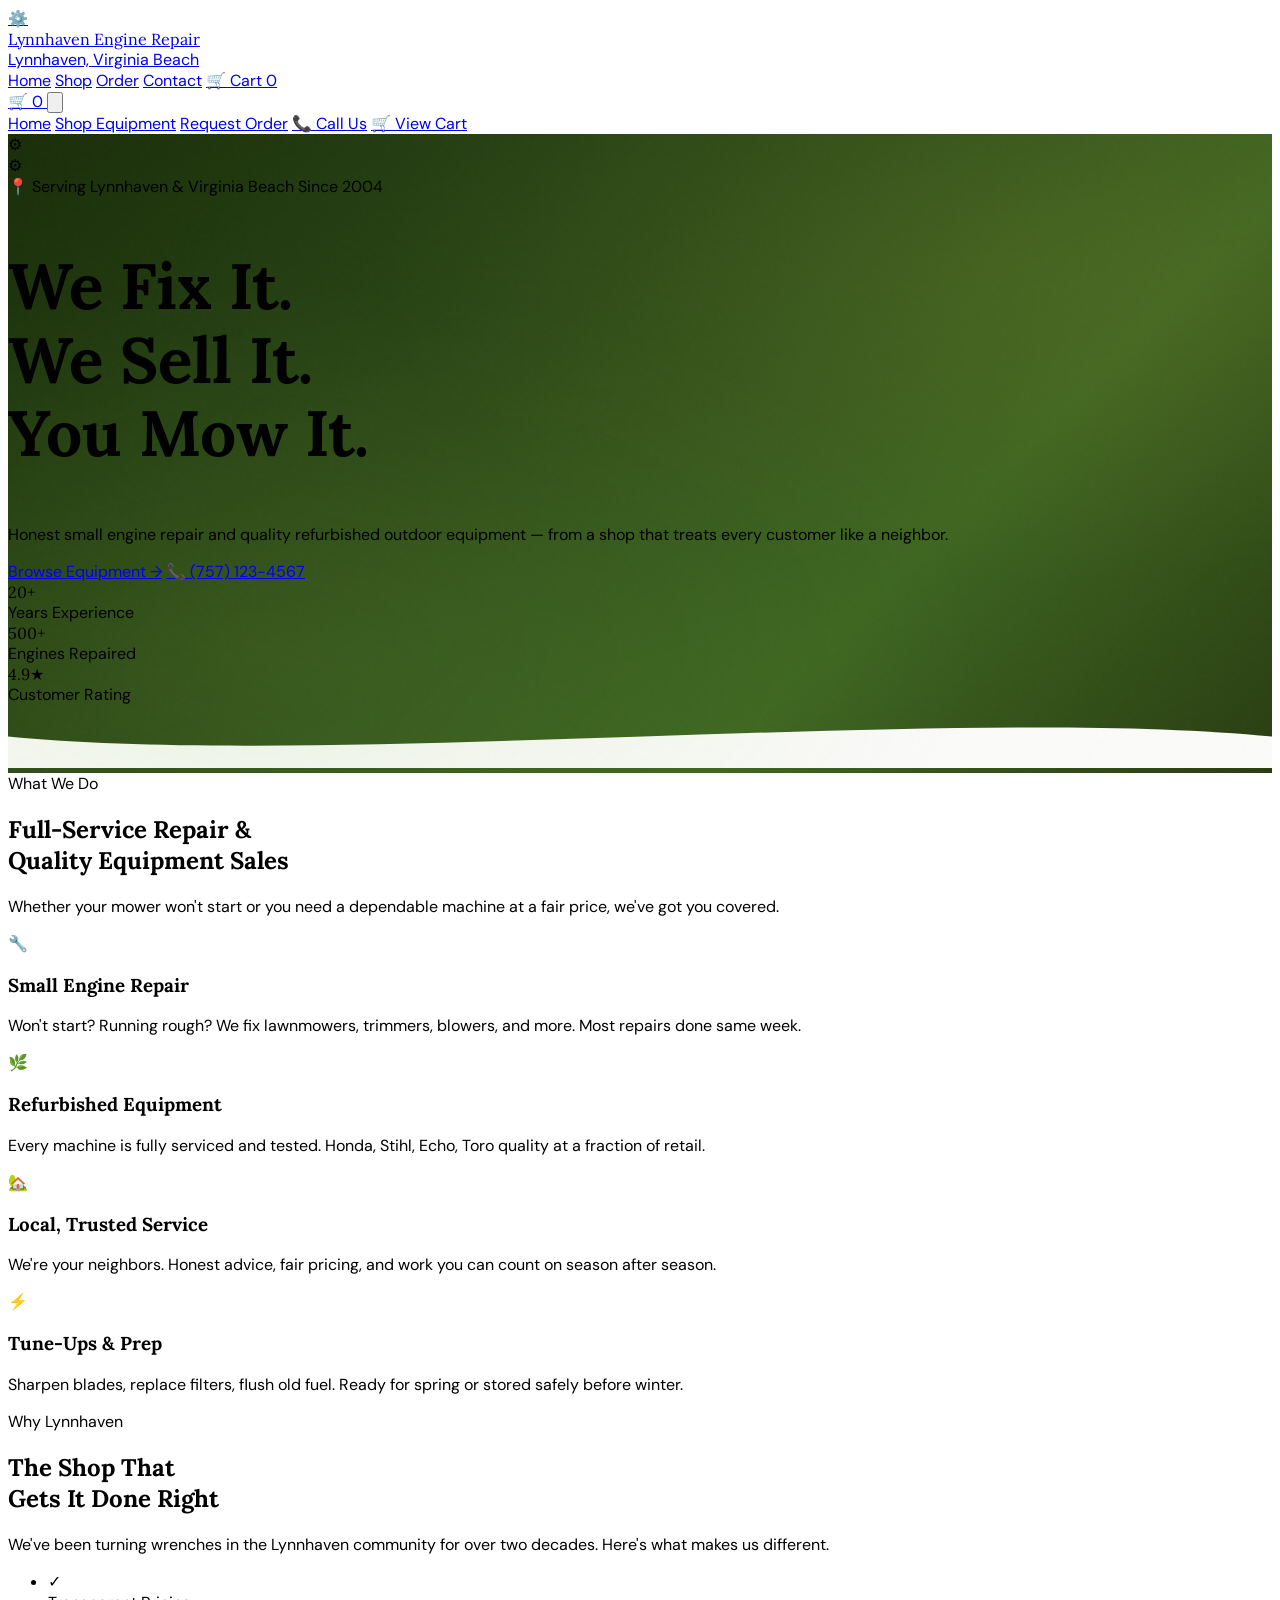
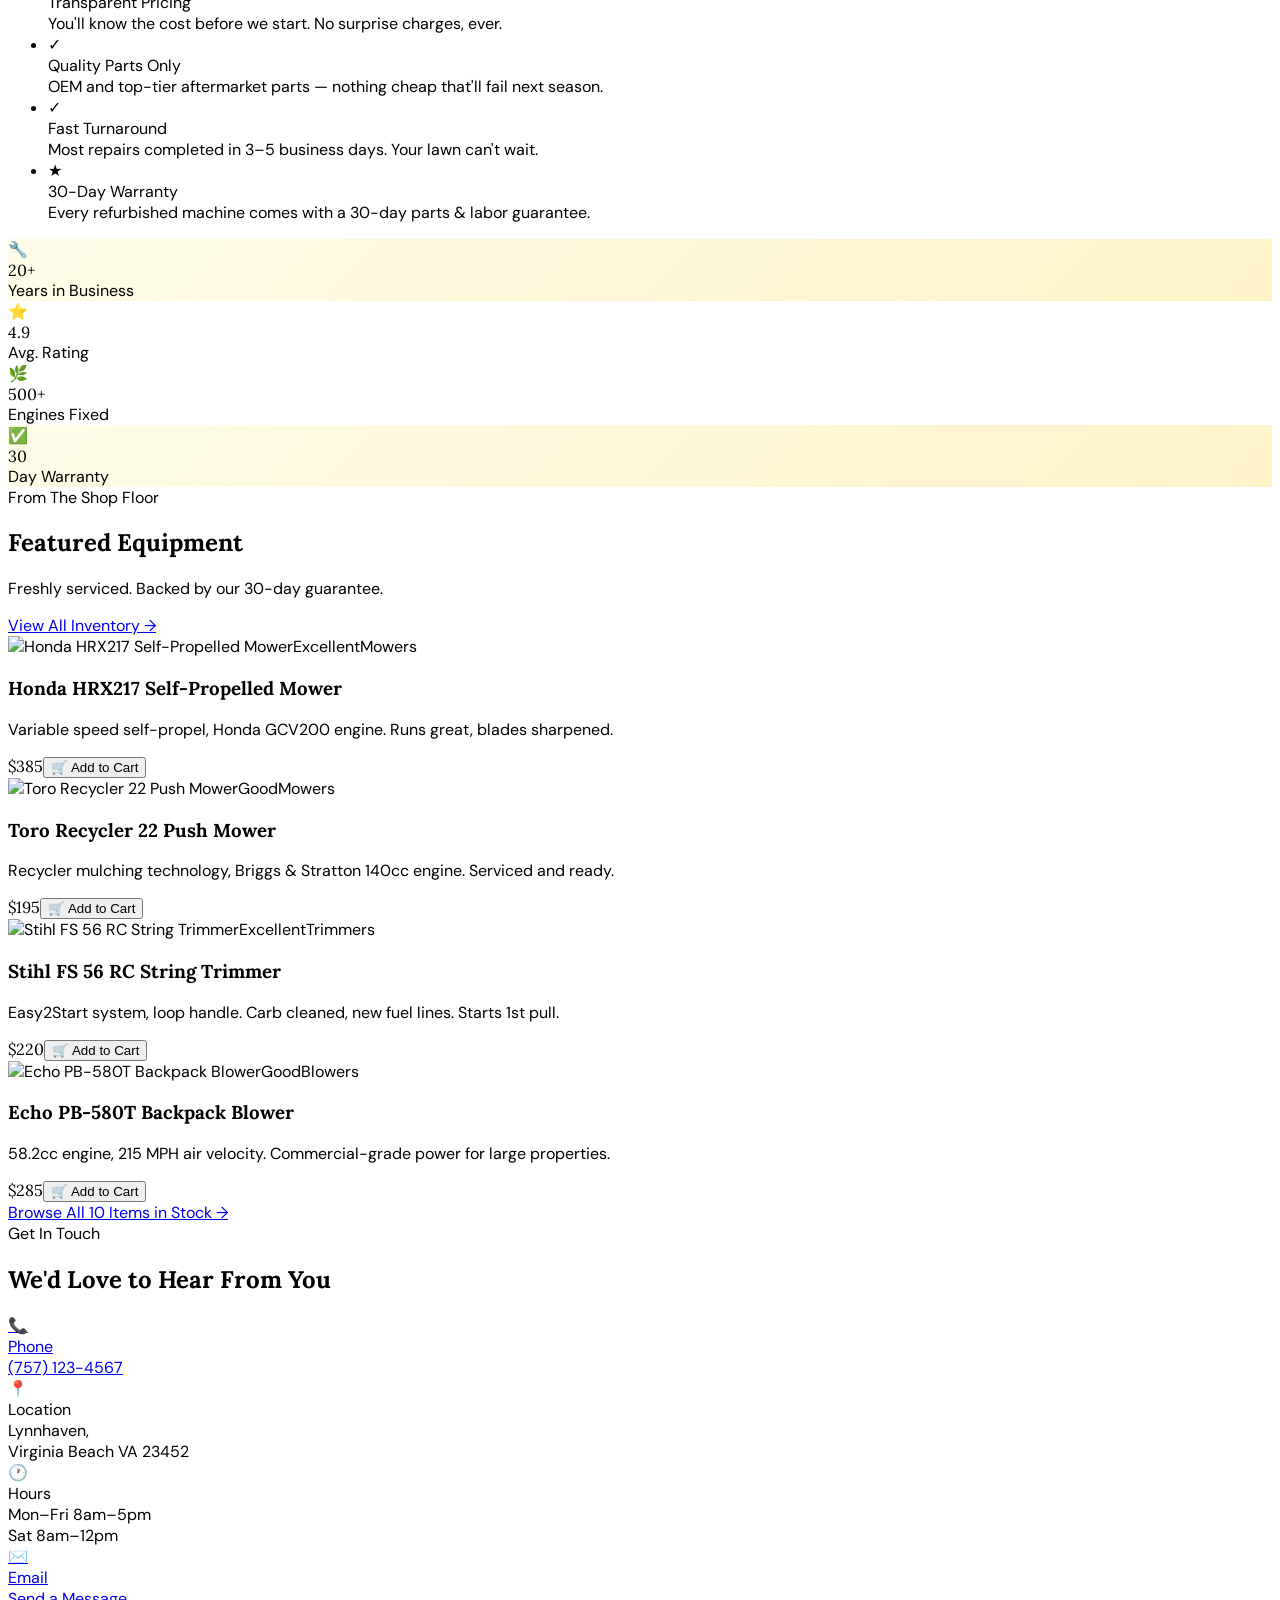
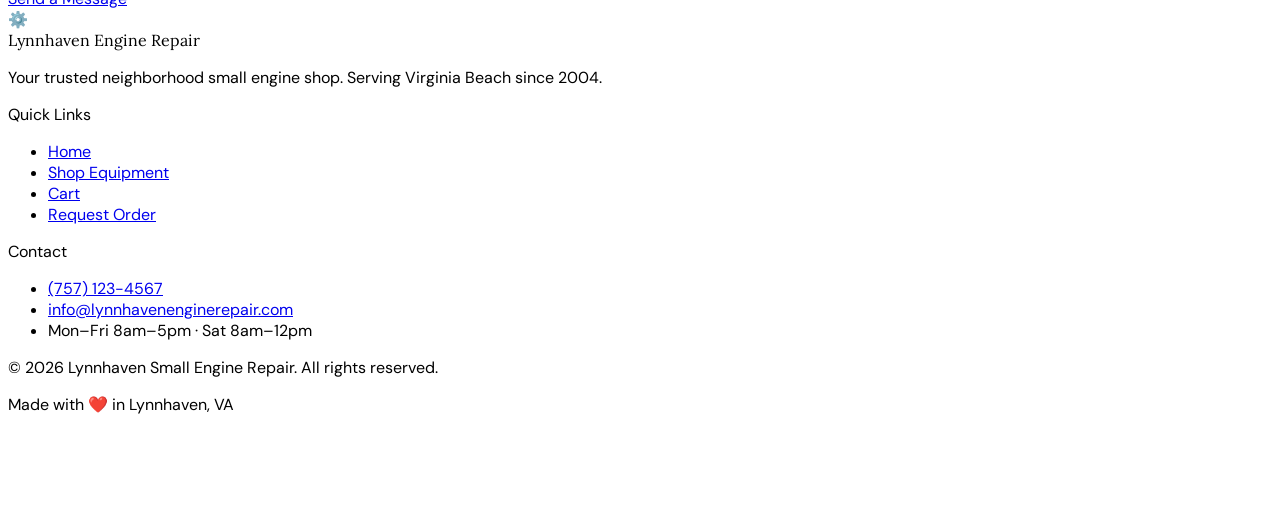
==== commit 71234417: "Add files via upload" ====
--- a/index.html
+++ b/index.html
@@ -4,267 +4,360 @@
   <meta charset="UTF-8">
   <meta name="viewport" content="width=device-width, initial-scale=1.0">
   <title>Lynnhaven Small Engine Repair | Virginia Beach, VA</title>
-  <meta name="description" content="Lynnhaven Small Engine Repair — trusted local repair shop in Lynnhaven, Virginia. We fix lawnmowers, trimmers, blowers, and sell quality refurbished outdoor power equipment.">
-  <meta name="keywords" content="small engine repair Lynnhaven, lawnmower repair Virginia Beach, used lawnmowers for sale, outdoor power equipment repair VA">
+  <meta name="description" content="Trusted small engine repair and quality refurbished outdoor power equipment in Lynnhaven, Virginia Beach. Lawnmowers, trimmers, blowers — serviced and ready.">
+  <meta name="theme-color" content="#1a2e0a">
   <link rel="icon" type="image/png" href="images/favicon.png">
-  <link rel="stylesheet" href="style.css">
-  <link rel="canonical" href="https://lynnhavenenginerepair.com/">
+  <script src="https://cdn.tailwindcss.com"></script>
+  <link rel="preconnect" href="https://fonts.googleapis.com">
+  <link href="https://fonts.googleapis.com/css2?family=Lora:wght@600;700&family=DM+Sans:wght@400;500;600;700&display=swap" rel="stylesheet">
+  <style>
+    body { font-family: 'DM Sans', sans-serif; }
+
+    .hero-bg {
+      background: linear-gradient(135deg, #1a2e0a 0%, #2d4a18 40%, #3d6521 70%, #2a3d12 100%);
+      position: relative; overflow: hidden;
+    }
+    .hero-bg::before {
+      content: ''; position: absolute; inset: 0; pointer-events: none;
+      background-image:
+        radial-gradient(ellipse at 20% 80%, rgba(139,195,74,0.12) 0%, transparent 50%),
+        radial-gradient(ellipse at 80% 20%, rgba(205,168,60,0.10) 0%, transparent 45%);
+    }
+    /* Grain overlay */
+    .hero-bg::after {
+      content: ''; position: absolute; inset:-50%; width:200%; height:200%; opacity:0.35;
+      pointer-events:none; animation: grain 3s steps(6) infinite;
+      background-image:url("data:image/svg+xml,%3Csvg viewBox='0 0 256 256' xmlns='http://www.w3.org/2000/svg'%3E%3Cfilter id='n'%3E%3CfeTurbulence type='fractalNoise' baseFrequency='0.9' numOctaves='4' stitchTiles='stitch'/%3E%3C/filter%3E%3Crect width='100%25' height='100%25' filter='url(%23n)' opacity='0.04'/%3E%3C/svg%3E");
+    }
+    @keyframes grain { 0%,100%{transform:translate(0,0)} 10%{transform:translate(-2%,-3%)} 30%{transform:translate(3%,-1%)} 50%{transform:translate(-1%,2%)} 70%{transform:translate(2%,3%)} 90%{transform:translate(-3%,1%)} }
+
+    .gear-spin  { animation: gspin 28s linear infinite; transform-origin:center; }
+    .gear-spinr { animation: gspin 20s linear infinite reverse; transform-origin:center; }
+    @keyframes gspin { to { transform:rotate(360deg); } }
+
+    .hero-t1 { animation: hup .65s ease both; }
+    .hero-t2 { animation: hup .65s .12s ease both; }
+    .hero-t3 { animation: hup .65s .24s ease both; }
+    .hero-t4 { animation: hup .65s .36s ease both; }
+    .hero-t5 { animation: hup .65s .48s ease both; }
+    @keyframes hup { from{opacity:0;transform:translateY(22px)} to{opacity:1;transform:translateY(0)} }
+
+    .wood-card { background:linear-gradient(135deg,#fefce8,#fef3c7); }
+
+    .service-card { position:relative; overflow:hidden; }
+    .service-card::after { content:''; position:absolute; bottom:0;left:0;right:0; height:3px;
+      background:linear-gradient(90deg,#3d6b21,#c8a02a); transform:scaleX(0); transition:transform .3s ease; }
+    .service-card:hover::after { transform:scaleX(1); }
+
+    /* FIX #2: sticky cart uses class toggle */
+    #mobile-cart-btn { transition: transform .35s cubic-bezier(.34,1.56,.64,1), opacity .3s ease; }
+    #mobile-cart-btn.hidden { transform: translateY(80px); opacity:0; pointer-events:none; }
+
+    ::-webkit-scrollbar{width:5px} ::-webkit-scrollbar-track{background:#f5f0e8} ::-webkit-scrollbar-thumb{background:#4a7c1a;border-radius:99px}
+  </style>
 </head>
-<body>
-
-<!-- ── Header ── -->
-<header class="site-header">
-  <div class="container">
-    <div class="header-inner">
-      <a href="index.html" class="brand" aria-label="Lynnhaven Small Engine Repair Home">
-        <div class="brand-icon" aria-hidden="true">⚙️</div>
-        <div class="brand-text">
-          <span class="brand-name">Lynnhaven Engine Repair</span>
-          <span class="brand-sub">Lynnhaven, Virginia</span>
-        </div>
-      </a>
-
-      <nav class="main-nav" aria-label="Main navigation">
-        <a href="index.html">Home</a>
-        <a href="shop.html">Shop</a>
-        <a href="order.html">Request Order</a>
-        <a href="#contact">Contact</a>
-        <a href="cart.html" class="cart-link" aria-label="View cart">
+<body class="bg-stone-50 text-stone-800">
+
+<!-- ── HEADER ── -->
+<header class="sticky top-0 z-40 bg-stone-900 shadow-lg">
+  <div class="max-w-6xl mx-auto px-4">
+    <div class="flex items-center justify-between h-16">
+
+      <a href="index.html" class="flex items-center gap-3 group">
+        <div class="w-9 h-9 bg-amber-400 rounded-xl flex items-center justify-center text-lg shadow-sm group-hover:bg-amber-300 transition-colors">⚙️</div>
+        <div class="leading-tight">
+          <div class="text-white font-bold text-sm" style="font-family:Lora,serif">Lynnhaven Engine Repair</div>
+          <div class="text-stone-400 text-xs">Lynnhaven, Virginia Beach</div>
+        </div>
+      </a>
+
+      <nav class="hidden md:flex items-center gap-1" aria-label="Main navigation">
+        <a href="index.html"  class="nav-link text-stone-300 hover:text-white text-sm font-medium px-3 py-2 rounded-lg hover:bg-white/10 transition-all">Home</a>
+        <a href="shop.html"   class="nav-link text-stone-300 hover:text-white text-sm font-medium px-3 py-2 rounded-lg hover:bg-white/10 transition-all">Shop</a>
+        <a href="order.html"  class="nav-link text-stone-300 hover:text-white text-sm font-medium px-3 py-2 rounded-lg hover:bg-white/10 transition-all">Order</a>
+        <!-- FIX #39: tel: link in nav -->
+        <a href="tel:+17571234567" class="nav-link text-stone-300 hover:text-white text-sm font-medium px-3 py-2 rounded-lg hover:bg-white/10 transition-all">Contact</a>
+        <a href="cart.html" class="relative ml-2 flex items-center gap-2 bg-amber-400 hover:bg-amber-300 text-stone-900 text-sm font-bold px-4 py-2 rounded-xl transition-colors">
           🛒 Cart
-          <span class="cart-count" id="cart-count" aria-live="polite"></span>
+          <span class="cart-count hidden absolute -top-1.5 -right-1.5 min-w-[20px] h-5 bg-green-700 text-white text-xs font-black rounded-full flex items-center justify-center px-1 transition-transform"></span>
         </a>
       </nav>
 
-      <button class="hamburger" aria-label="Toggle menu" aria-expanded="false">
-        <span></span><span></span><span></span>
-      </button>
+      <div class="flex md:hidden items-center gap-3">
+        <a href="cart.html" class="relative text-white text-xl p-1">
+          🛒
+          <span class="cart-count hidden absolute -top-0.5 -right-0.5 min-w-[16px] h-4 bg-amber-400 text-stone-900 text-xs font-black rounded-full flex items-center justify-center px-0.5"></span>
+        </a>
+        <button id="nav-burger" class="text-white p-1 rounded-lg hover:bg-white/10 transition-colors" aria-label="Toggle menu" aria-expanded="false">
+          <svg class="w-6 h-6" fill="none" stroke="currentColor" viewBox="0 0 24 24"><path stroke-linecap="round" stroke-linejoin="round" stroke-width="2" d="M4 6h16M4 12h16M4 18h16"/></svg>
+        </button>
+      </div>
+    </div>
+
+    <!-- FIX #19: links close menu, #20: Escape closes -->
+    <div id="mobile-menu" class="hidden md:hidden pb-4 border-t border-stone-700/60 mt-1 pt-3 space-y-1">
+      <a href="index.html"  class="nav-link block text-stone-300 hover:text-white px-3 py-2.5 rounded-lg hover:bg-white/10 text-sm font-medium transition-all">Home</a>
+      <a href="shop.html"   class="nav-link block text-stone-300 hover:text-white px-3 py-2.5 rounded-lg hover:bg-white/10 text-sm font-medium transition-all">Shop Equipment</a>
+      <a href="order.html"  class="nav-link block text-stone-300 hover:text-white px-3 py-2.5 rounded-lg hover:bg-white/10 text-sm font-medium transition-all">Request Order</a>
+      <a href="tel:+17571234567" class="nav-link block text-stone-300 hover:text-white px-3 py-2.5 rounded-lg hover:bg-white/10 text-sm font-medium transition-all">📞 Call Us</a>
+      <a href="cart.html" class="block bg-amber-400 text-stone-900 font-bold text-center py-2.5 rounded-xl mt-2 text-sm">🛒 View Cart</a>
     </div>
   </div>
 </header>
 
-<!-- ── Hero ── -->
-<section class="hero" aria-label="Welcome">
-  <div class="hero-gear" aria-hidden="true">⚙</div>
-  <div class="container">
-    <div class="hero-content">
-      <div class="hero-eyebrow">
-        <span>📍</span> Serving Lynnhaven & Virginia Beach
-      </div>
-      <h1>We Fix It.<br>We Sell It.<br><em>You Mow It.</em></h1>
-      <p class="hero-lead">
-        Honest small engine repair and quality refurbished outdoor equipment —
-        from a shop that treats every customer like a neighbor.
+<!-- ── HERO ── -->
+<section class="hero-bg min-h-[88vh] md:min-h-[82vh] flex items-center relative" aria-label="Welcome">
+  <div class="absolute right-6 top-14 opacity-[0.04] text-white select-none pointer-events-none hidden lg:block">
+    <div class="gear-spin text-[220px] leading-none">⚙</div>
+  </div>
+  <div class="absolute right-52 bottom-16 opacity-[0.03] text-white select-none pointer-events-none hidden lg:block">
+    <div class="gear-spinr text-[130px] leading-none">⚙</div>
+  </div>
+
+  <div class="max-w-6xl mx-auto px-6 py-20 relative z-10 w-full">
+    <div class="max-w-2xl">
+      <div class="hero-t1 inline-flex items-center gap-2 bg-white/10 backdrop-blur-sm border border-white/20 text-amber-300 text-xs font-bold tracking-widest uppercase px-4 py-2 rounded-full mb-8">
+        📍 Serving Lynnhaven &amp; Virginia Beach Since 2004
+      </div>
+      <h1 class="hero-t2 text-white mb-6" style="font-family:Lora,serif;font-size:clamp(2.4rem,6vw,4rem);line-height:1.15;font-weight:700;">
+        We Fix It.<br>We Sell It.<br><span class="text-amber-300">You Mow It.</span>
+      </h1>
+      <p class="hero-t3 text-stone-300 text-lg leading-relaxed mb-10 max-w-xl">
+        Honest small engine repair and quality refurbished outdoor equipment — from a shop that treats every customer like a neighbor.
       </p>
-      <div class="hero-ctas">
-        <a href="shop.html" class="btn btn-gold">Browse Equipment →</a>
-        <a href="#contact" class="btn btn-outline">📞 Call Us Today</a>
-      </div>
-      <div class="hero-stats">
-        <div class="stat">
-          <span class="stat-num">20+</span>
-          <span class="stat-label">Years Experience</span>
-        </div>
-        <div class="stat">
-          <span class="stat-num">500+</span>
-          <span class="stat-label">Engines Repaired</span>
-        </div>
-        <div class="stat">
-          <span class="stat-num">4.9★</span>
-          <span class="stat-label">Customer Rating</span>
-        </div>
-      </div>
-    </div>
-  </div>
-</section>
-
-<!-- ── Services ── -->
-<section class="section section-alt" aria-labelledby="services-heading">
-  <div class="container">
-    <span class="section-label">What We Do</span>
-    <h2 class="section-title" id="services-heading">Full-Service Engine Repair<br>& Quality Equipment Sales</h2>
-    <p class="section-sub">Whether your mower won't start or you need a dependable machine at a fair price, we've got you covered.</p>
-
-    <div class="services-grid">
-      <div class="service-card">
-        <div class="service-icon" aria-hidden="true">🔧</div>
-        <h3>Small Engine Repair</h3>
-        <p>Won't start? Running rough? We diagnose and fix lawnmowers, trimmers, blowers, pressure washers, and more. Most repairs done same week.</p>
-      </div>
-      <div class="service-card">
-        <div class="service-icon" aria-hidden="true">🌿</div>
-        <h3>Refurbished Equipment</h3>
-        <p>Every machine we sell is fully serviced, tested, and ready to work. Get brand-name quality — Honda, Stihl, Echo, Toro — at a fraction of retail.</p>
-      </div>
-      <div class="service-card">
-        <div class="service-icon" aria-hidden="true">🏡</div>
-        <h3>Local, Trusted Service</h3>
-        <p>We're your neighbors. No upselling, no runaround — just honest advice, fair pricing, and work you can count on season after season.</p>
-      </div>
-      <div class="service-card">
-        <div class="service-icon" aria-hidden="true">⚡</div>
-        <h3>Tune-Ups & Seasonal Prep</h3>
-        <p>Sharpen blades, replace filters, flush old fuel. Get your equipment ready for spring or properly stored before winter arrives.</p>
-      </div>
-    </div>
-  </div>
-</section>
-
-<!-- ── Why Choose Us ── -->
-<section class="section" aria-labelledby="why-heading">
-  <div class="container">
-    <div class="why-grid">
-      <div class="why-text">
-        <span class="section-label">Why Lynnhaven</span>
-        <h2 class="section-title" id="why-heading">The Shop That<br>Gets It Done Right</h2>
-        <p class="section-sub">We've been turning wrenches in the Lynnhaven community for over two decades. Here's what makes us different.</p>
-
-        <ul class="why-list" role="list">
-          <li class="why-item">
-            <div class="why-check" aria-hidden="true">✓</div>
-            <div>
-              <h4>Transparent Pricing</h4>
-              <p>You'll always know the cost before we start. No surprise charges, ever.</p>
-            </div>
+      <div class="hero-t4 flex flex-wrap gap-4 mb-16">
+        <a href="shop.html" class="bg-amber-400 hover:bg-amber-300 active:scale-95 text-stone-900 font-bold px-8 py-4 rounded-2xl transition-all duration-200 shadow-lg text-base">Browse Equipment →</a>
+        <!-- FIX #39: actual tel: link -->
+        <a href="tel:+17571234567" class="border-2 border-white/40 hover:border-white text-white font-semibold px-8 py-4 rounded-2xl transition-all duration-200 hover:bg-white/10 text-base">📞 (757) 123-4567</a>
+      </div>
+      <div class="hero-t5 flex flex-wrap gap-10">
+        <div>
+          <div class="text-white text-3xl font-black" style="font-family:Lora,serif">
+            <!-- FIX #44: counter with correct prefix/suffix -->
+            <span data-count="20" data-suffix="+">20+</span>
+          </div>
+          <div class="text-stone-400 text-xs uppercase tracking-wider mt-1">Years Experience</div>
+        </div>
+        <div>
+          <div class="text-white text-3xl font-black" style="font-family:Lora,serif">
+            <span data-count="500" data-suffix="+">500+</span>
+          </div>
+          <div class="text-stone-400 text-xs uppercase tracking-wider mt-1">Engines Repaired</div>
+        </div>
+        <div>
+          <div class="text-amber-300 text-3xl font-black" style="font-family:Lora,serif">4.9★</div>
+          <div class="text-stone-400 text-xs uppercase tracking-wider mt-1">Customer Rating</div>
+        </div>
+      </div>
+    </div>
+  </div>
+  <div class="absolute bottom-0 left-0 right-0 pointer-events-none">
+    <svg viewBox="0 0 1440 72" fill="none" xmlns="http://www.w3.org/2000/svg" preserveAspectRatio="none">
+      <path d="M0,36 C360,72 1080,0 1440,36 L1440,72 L0,72 Z" fill="#fafaf9"/>
+    </svg>
+  </div>
+</section>
+
+<!-- ── SERVICES ── -->
+<section class="py-20 bg-stone-50" aria-labelledby="services-h">
+  <div class="max-w-6xl mx-auto px-6">
+    <div class="text-center mb-14 fade-up">
+      <div class="text-amber-600 text-xs font-bold tracking-widest uppercase mb-3">What We Do</div>
+      <h2 id="services-h" class="text-3xl md:text-4xl font-bold text-stone-800 mb-4" style="font-family:Lora,serif">Full-Service Repair &amp;<br>Quality Equipment Sales</h2>
+      <p class="text-stone-500 max-w-md mx-auto">Whether your mower won't start or you need a dependable machine at a fair price, we've got you covered.</p>
+    </div>
+    <div class="grid grid-cols-1 sm:grid-cols-2 lg:grid-cols-4 gap-6">
+      <div class="service-card bg-white rounded-2xl p-6 shadow-sm border border-stone-100 hover:shadow-lg transition-all duration-300 fade-up">
+        <div class="w-12 h-12 bg-green-100 rounded-xl flex items-center justify-center text-2xl mb-4">🔧</div>
+        <h3 class="font-bold text-stone-800 mb-2" style="font-family:Lora,serif">Small Engine Repair</h3>
+        <p class="text-stone-500 text-sm leading-relaxed">Won't start? Running rough? We fix lawnmowers, trimmers, blowers, and more. Most repairs done same week.</p>
+      </div>
+      <div class="service-card bg-white rounded-2xl p-6 shadow-sm border border-stone-100 hover:shadow-lg transition-all duration-300 fade-up">
+        <div class="w-12 h-12 bg-amber-100 rounded-xl flex items-center justify-center text-2xl mb-4">🌿</div>
+        <h3 class="font-bold text-stone-800 mb-2" style="font-family:Lora,serif">Refurbished Equipment</h3>
+        <p class="text-stone-500 text-sm leading-relaxed">Every machine is fully serviced and tested. Honda, Stihl, Echo, Toro quality at a fraction of retail.</p>
+      </div>
+      <div class="service-card bg-white rounded-2xl p-6 shadow-sm border border-stone-100 hover:shadow-lg transition-all duration-300 fade-up">
+        <div class="w-12 h-12 bg-green-100 rounded-xl flex items-center justify-center text-2xl mb-4">🏡</div>
+        <h3 class="font-bold text-stone-800 mb-2" style="font-family:Lora,serif">Local, Trusted Service</h3>
+        <p class="text-stone-500 text-sm leading-relaxed">We're your neighbors. Honest advice, fair pricing, and work you can count on season after season.</p>
+      </div>
+      <div class="service-card bg-white rounded-2xl p-6 shadow-sm border border-stone-100 hover:shadow-lg transition-all duration-300 fade-up">
+        <div class="w-12 h-12 bg-amber-100 rounded-xl flex items-center justify-center text-2xl mb-4">⚡</div>
+        <h3 class="font-bold text-stone-800 mb-2" style="font-family:Lora,serif">Tune-Ups &amp; Prep</h3>
+        <p class="text-stone-500 text-sm leading-relaxed">Sharpen blades, replace filters, flush old fuel. Ready for spring or stored safely before winter.</p>
+      </div>
+    </div>
+  </div>
+</section>
+
+<!-- ── WHY CHOOSE US ── -->
+<section class="py-20 bg-amber-50 border-y border-amber-100" aria-labelledby="why-h">
+  <div class="max-w-6xl mx-auto px-6">
+    <div class="grid grid-cols-1 lg:grid-cols-2 gap-16 items-center">
+      <div class="fade-up">
+        <div class="text-amber-600 text-xs font-bold tracking-widest uppercase mb-3">Why Lynnhaven</div>
+        <h2 id="why-h" class="text-3xl md:text-4xl font-bold text-stone-800 mb-6" style="font-family:Lora,serif">The Shop That<br>Gets It Done Right</h2>
+        <p class="text-stone-500 mb-8 leading-relaxed">We've been turning wrenches in the Lynnhaven community for over two decades. Here's what makes us different.</p>
+        <ul class="space-y-5" role="list">
+          <li class="flex gap-4">
+            <div class="w-7 h-7 bg-green-700 rounded-full flex items-center justify-center text-white text-xs flex-shrink-0 mt-0.5" aria-hidden="true">✓</div>
+            <div><div class="font-bold text-stone-800 mb-1">Transparent Pricing</div><div class="text-stone-500 text-sm">You'll know the cost before we start. No surprise charges, ever.</div></div>
           </li>
-          <li class="why-item">
-            <div class="why-check" aria-hidden="true">✓</div>
-            <div>
-              <h4>Quality Parts</h4>
-              <p>We use OEM and top-tier aftermarket parts — nothing cheap that'll fail in a season.</p>
-            </div>
+          <li class="flex gap-4">
+            <div class="w-7 h-7 bg-green-700 rounded-full flex items-center justify-center text-white text-xs flex-shrink-0 mt-0.5" aria-hidden="true">✓</div>
+            <div><div class="font-bold text-stone-800 mb-1">Quality Parts Only</div><div class="text-stone-500 text-sm">OEM and top-tier aftermarket parts — nothing cheap that'll fail next season.</div></div>
           </li>
-          <li class="why-item">
-            <div class="why-check" aria-hidden="true">✓</div>
-            <div>
-              <h4>Fast Turnaround</h4>
-              <p>Most repairs are completed in 3–5 business days. We know your lawn can't wait.</p>
-            </div>
+          <li class="flex gap-4">
+            <div class="w-7 h-7 bg-green-700 rounded-full flex items-center justify-center text-white text-xs flex-shrink-0 mt-0.5" aria-hidden="true">✓</div>
+            <div><div class="font-bold text-stone-800 mb-1">Fast Turnaround</div><div class="text-stone-500 text-sm">Most repairs completed in 3–5 business days. Your lawn can't wait.</div></div>
           </li>
-          <li class="why-item">
-            <div class="why-check" aria-hidden="true">✓</div>
-            <div>
-              <h4>30-Day Warranty on Equipment</h4>
-              <p>Every refurbished machine sold comes with a 30-day parts &amp; labor guarantee.</p>
-            </div>
+          <li class="flex gap-4">
+            <div class="w-7 h-7 bg-amber-500 rounded-full flex items-center justify-center text-white text-xs flex-shrink-0 mt-0.5" aria-hidden="true">★</div>
+            <div><div class="font-bold text-stone-800 mb-1">30-Day Warranty</div><div class="text-stone-500 text-sm">Every refurbished machine comes with a 30-day parts &amp; labor guarantee.</div></div>
           </li>
         </ul>
       </div>
-
-      <div class="why-image-block" role="img" aria-label="Workshop photo placeholder">
-        <div class="why-image-placeholder">
-          <span class="big-icon" aria-hidden="true">🛠️</span>
-          <p>Your neighborhood<br>engine experts</p>
-        </div>
-        <div class="badge-float">
-          <div class="num">30</div>
-          <div class="label">Day Warranty</div>
-        </div>
-      </div>
-    </div>
-  </div>
-</section>
-
-<!-- ── Featured Products ── -->
-<section class="section section-alt" aria-labelledby="featured-heading">
-  <div class="container">
-    <span class="section-label">From the Shop Floor</span>
-    <h2 class="section-title" id="featured-heading">Featured Equipment</h2>
-    <p class="section-sub">Freshly serviced machines ready to work. All items sold as-is with our 30-day guarantee.</p>
-
-    <div class="products-grid" id="featured-products" aria-live="polite">
-      <p>Loading products…</p>
-    </div>
-
-    <div class="section-cta">
-      <a href="shop.html" class="btn btn-primary">View All Inventory →</a>
-    </div>
-  </div>
-</section>
-
-<!-- ── Contact ── -->
-<section class="contact-strip" id="contact" aria-labelledby="contact-heading">
-  <div class="container">
-    <div style="text-align:center;margin-bottom:28px">
-      <span class="section-label">Get In Touch</span>
-      <h2 class="section-title" id="contact-heading" style="font-size:1.9rem">We'd Love to Hear From You</h2>
-    </div>
-    <div class="contact-items">
-      <div class="contact-item">
-        <div class="icon" aria-hidden="true">📞</div>
-        <div>
-          <strong>Phone</strong>
-          <span><a href="tel:+17571234567">(757) 123-4567</a></span>
-        </div>
-      </div>
-      <div class="contact-item">
-        <div class="icon" aria-hidden="true">📍</div>
-        <div>
-          <strong>Location</strong>
-          <span>Lynnhaven, Virginia Beach, VA 23452</span>
-        </div>
-      </div>
-      <div class="contact-item">
-        <div class="icon" aria-hidden="true">🕐</div>
-        <div>
-          <strong>Hours</strong>
-          <span>Mon–Fri 8am–5pm · Sat 8am–12pm</span>
-        </div>
-      </div>
-      <div class="contact-item">
-        <div class="icon" aria-hidden="true">✉️</div>
-        <div>
-          <strong>Email</strong>
-          <span><a href="mailto:info@lynnhavenenginerepair.com">info@lynnhavenenginerepair.com</a></span>
-        </div>
-      </div>
-    </div>
-  </div>
-</section>
-
-<!-- ── Footer ── -->
-<footer class="site-footer" aria-label="Site footer">
-  <div class="container">
-    <div class="footer-grid">
-      <div class="footer-brand">
-        <div class="brand" style="margin-bottom:14px">
-          <div class="brand-icon" aria-hidden="true">⚙️</div>
-          <div class="brand-text">
-            <span class="brand-name">Lynnhaven Engine Repair</span>
-            <span class="brand-sub">Lynnhaven, Virginia</span>
-          </div>
-        </div>
-        <p>Your trusted neighborhood small engine repair shop. Serving Lynnhaven and all of Virginia Beach since 2004.</p>
-      </div>
-
-      <div class="footer-col">
-        <h4>Quick Links</h4>
-        <ul>
-          <li><a href="index.html">Home</a></li>
-          <li><a href="shop.html">Shop Equipment</a></li>
-          <li><a href="cart.html">Cart</a></li>
-          <li><a href="order.html">Request Order</a></li>
-          <li><a href="#contact">Contact Us</a></li>
+      <div class="fade-up grid grid-cols-2 gap-4">
+        <div class="wood-card rounded-2xl p-6 text-center shadow-sm border border-amber-200">
+          <div class="text-4xl mb-2" aria-hidden="true">🔧</div>
+          <div class="text-3xl font-black text-green-800" style="font-family:Lora,serif">20+</div>
+          <div class="text-stone-500 text-xs mt-1 uppercase tracking-wider">Years in Business</div>
+        </div>
+        <div class="bg-green-800 rounded-2xl p-6 text-center shadow-sm">
+          <div class="text-4xl mb-2" aria-hidden="true">⭐</div>
+          <div class="text-3xl font-black text-amber-300" style="font-family:Lora,serif">4.9</div>
+          <div class="text-green-200 text-xs mt-1 uppercase tracking-wider">Avg. Rating</div>
+        </div>
+        <div class="bg-stone-800 rounded-2xl p-6 text-center shadow-sm">
+          <div class="text-4xl mb-2" aria-hidden="true">🌿</div>
+          <div class="text-3xl font-black text-white" style="font-family:Lora,serif">500+</div>
+          <div class="text-stone-400 text-xs mt-1 uppercase tracking-wider">Engines Fixed</div>
+        </div>
+        <div class="wood-card rounded-2xl p-6 text-center shadow-sm border border-amber-200">
+          <div class="text-4xl mb-2" aria-hidden="true">✅</div>
+          <div class="text-3xl font-black text-green-800" style="font-family:Lora,serif">30</div>
+          <div class="text-stone-500 text-xs mt-1 uppercase tracking-wider">Day Warranty</div>
+        </div>
+      </div>
+    </div>
+  </div>
+</section>
+
+<!-- ── FEATURED PRODUCTS ── -->
+<section class="py-20 bg-stone-50" aria-labelledby="featured-h">
+  <div class="max-w-6xl mx-auto px-6">
+    <div class="flex flex-col sm:flex-row sm:items-end justify-between gap-4 mb-10 fade-up">
+      <div>
+        <div class="text-amber-600 text-xs font-bold tracking-widest uppercase mb-2">From The Shop Floor</div>
+        <h2 id="featured-h" class="text-3xl md:text-4xl font-bold text-stone-800" style="font-family:Lora,serif">Featured Equipment</h2>
+        <p class="text-stone-500 mt-2">Freshly serviced. Backed by our 30-day guarantee.</p>
+      </div>
+      <a href="shop.html" class="text-green-800 font-bold text-sm hover:text-green-600 transition-colors flex items-center gap-1 flex-shrink-0 group">
+        View All Inventory <span class="group-hover:translate-x-1 transition-transform">→</span>
+      </a>
+    </div>
+    <!-- FIX #35: skeleton loaders render here, then replaced by JS -->
+    <div id="featured-products" class="grid grid-cols-1 sm:grid-cols-2 lg:grid-cols-4 gap-6" aria-live="polite">
+      <div class="bg-stone-200 rounded-2xl h-72 animate-pulse"></div>
+      <div class="bg-stone-200 rounded-2xl h-72 animate-pulse"></div>
+      <div class="bg-stone-200 rounded-2xl h-72 animate-pulse hidden sm:block"></div>
+      <div class="bg-stone-200 rounded-2xl h-72 animate-pulse hidden lg:block"></div>
+    </div>
+    <div class="text-center mt-12 fade-up">
+      <a href="shop.html" class="inline-flex items-center gap-2 bg-green-800 hover:bg-green-700 text-white font-bold px-8 py-4 rounded-2xl transition-colors shadow-lg">
+        Browse All 10 Items in Stock →
+      </a>
+    </div>
+  </div>
+</section>
+
+<!-- ── CONTACT ── -->
+<section id="contact" class="py-20 bg-stone-800" aria-labelledby="contact-h">
+  <div class="max-w-6xl mx-auto px-6">
+    <div class="text-center mb-12 fade-up">
+      <div class="text-amber-400 text-xs font-bold tracking-widest uppercase mb-3">Get In Touch</div>
+      <h2 id="contact-h" class="text-3xl md:text-4xl font-bold text-white" style="font-family:Lora,serif">We'd Love to Hear From You</h2>
+    </div>
+    <div class="grid grid-cols-1 sm:grid-cols-2 lg:grid-cols-4 gap-4 fade-up">
+      <!-- FIX #39: all tel: links working -->
+      <a href="tel:+17571234567" class="flex items-center gap-4 bg-stone-700 hover:bg-stone-600 rounded-2xl p-5 transition-colors group">
+        <div class="w-12 h-12 bg-amber-400 rounded-xl flex items-center justify-center text-xl flex-shrink-0" aria-hidden="true">📞</div>
+        <div>
+          <div class="text-stone-400 text-xs uppercase tracking-wider mb-1">Phone</div>
+          <div class="text-white font-bold group-hover:text-amber-300 transition-colors">(757) 123-4567</div>
+        </div>
+      </a>
+      <div class="flex items-center gap-4 bg-stone-700 rounded-2xl p-5">
+        <div class="w-12 h-12 bg-green-700 rounded-xl flex items-center justify-center text-xl flex-shrink-0" aria-hidden="true">📍</div>
+        <div>
+          <div class="text-stone-400 text-xs uppercase tracking-wider mb-1">Location</div>
+          <div class="text-white font-bold text-sm">Lynnhaven,<br>Virginia Beach VA 23452</div>
+        </div>
+      </div>
+      <div class="flex items-center gap-4 bg-stone-700 rounded-2xl p-5">
+        <div class="w-12 h-12 bg-amber-400 rounded-xl flex items-center justify-center text-xl flex-shrink-0" aria-hidden="true">🕐</div>
+        <div>
+          <div class="text-stone-400 text-xs uppercase tracking-wider mb-1">Hours</div>
+          <div class="text-white font-bold text-sm">Mon–Fri 8am–5pm<br><span class="text-stone-300 font-normal">Sat 8am–12pm</span></div>
+        </div>
+      </div>
+      <!-- FIX #38: rel="noopener" on external-style links -->
+      <a href="mailto:info@lynnhavenenginerepair.com" class="flex items-center gap-4 bg-stone-700 hover:bg-stone-600 rounded-2xl p-5 transition-colors group">
+        <div class="w-12 h-12 bg-green-700 rounded-xl flex items-center justify-center text-xl flex-shrink-0" aria-hidden="true">✉️</div>
+        <div>
+          <div class="text-stone-400 text-xs uppercase tracking-wider mb-1">Email</div>
+          <div class="text-white font-bold text-sm group-hover:text-amber-300 transition-colors">Send a Message</div>
+        </div>
+      </a>
+    </div>
+  </div>
+</section>
+
+<!-- ── FOOTER ── -->
+<footer class="bg-stone-900 text-stone-400 py-12 border-t border-stone-800">
+  <div class="max-w-6xl mx-auto px-6">
+    <div class="grid grid-cols-1 md:grid-cols-3 gap-8 mb-8">
+      <div>
+        <div class="flex items-center gap-3 mb-4">
+          <div class="w-8 h-8 bg-amber-400 rounded-lg flex items-center justify-center text-base" aria-hidden="true">⚙️</div>
+          <span class="text-white font-bold text-sm" style="font-family:Lora,serif">Lynnhaven Engine Repair</span>
+        </div>
+        <p class="text-sm leading-relaxed">Your trusted neighborhood small engine shop. Serving Virginia Beach since 2004.</p>
+      </div>
+      <div>
+        <div class="text-white text-xs font-bold uppercase tracking-wider mb-4">Quick Links</div>
+        <ul class="space-y-2 text-sm">
+          <li><a href="index.html"  class="hover:text-amber-400 transition-colors">Home</a></li>
+          <li><a href="shop.html"   class="hover:text-amber-400 transition-colors">Shop Equipment</a></li>
+          <li><a href="cart.html"   class="hover:text-amber-400 transition-colors">Cart</a></li>
+          <li><a href="order.html"  class="hover:text-amber-400 transition-colors">Request Order</a></li>
         </ul>
       </div>
-
-      <div class="footer-col">
-        <h4>Services</h4>
-        <ul>
-          <li><a href="#">Lawnmower Repair</a></li>
-          <li><a href="#">Trimmer Repair</a></li>
-          <li><a href="#">Blower Repair</a></li>
-          <li><a href="#">Pressure Washer Repair</a></li>
-          <li><a href="#">Tune-Ups</a></li>
+      <div>
+        <div class="text-white text-xs font-bold uppercase tracking-wider mb-4">Contact</div>
+        <ul class="space-y-2 text-sm">
+          <!-- FIX #39: tel links in footer -->
+          <li><a href="tel:+17571234567" class="hover:text-amber-400 transition-colors">(757) 123-4567</a></li>
+          <li><a href="mailto:info@lynnhavenenginerepair.com" class="hover:text-amber-400 transition-colors">info@lynnhavenenginerepair.com</a></li>
+          <li class="text-stone-500">Mon–Fri 8am–5pm · Sat 8am–12pm</li>
         </ul>
       </div>
     </div>
-
-    <div class="footer-bottom">
-      <p>© 2024 Lynnhaven Small Engine Repair. All rights reserved.</p>
-      <p>Made with ❤️ in <a href="#contact">Lynnhaven, VA</a></p>
+    <div class="border-t border-stone-800 pt-6 flex flex-col sm:flex-row justify-between items-center gap-3 text-xs">
+      <!-- FIX #40: auto year -->
+      <p>© <span class="footer-year">2024</span> Lynnhaven Small Engine Repair. All rights reserved.</p>
+      <p>Made with ❤️ in Lynnhaven, VA</p>
     </div>
   </div>
 </footer>
+
+<!-- ── STICKY MOBILE CART (FIX #2, #34) ── -->
+<div id="mobile-cart-btn" class="hidden md:hidden fixed bottom-5 left-1/2 -translate-x-1/2 z-50 flex items-center gap-3 bg-green-800 text-white font-bold px-6 py-3.5 rounded-2xl shadow-2xl shadow-green-900/50" role="complementary" aria-label="Cart summary">
+  <span class="text-lg" aria-hidden="true">🛒</span>
+  <span id="mobile-cart-count" class="text-sm"></span>
+  <a href="cart.html" class="absolute inset-0 rounded-2xl" aria-label="Go to cart"></a>
+</div>
 
 <script src="script.js"></script>
 </body>
